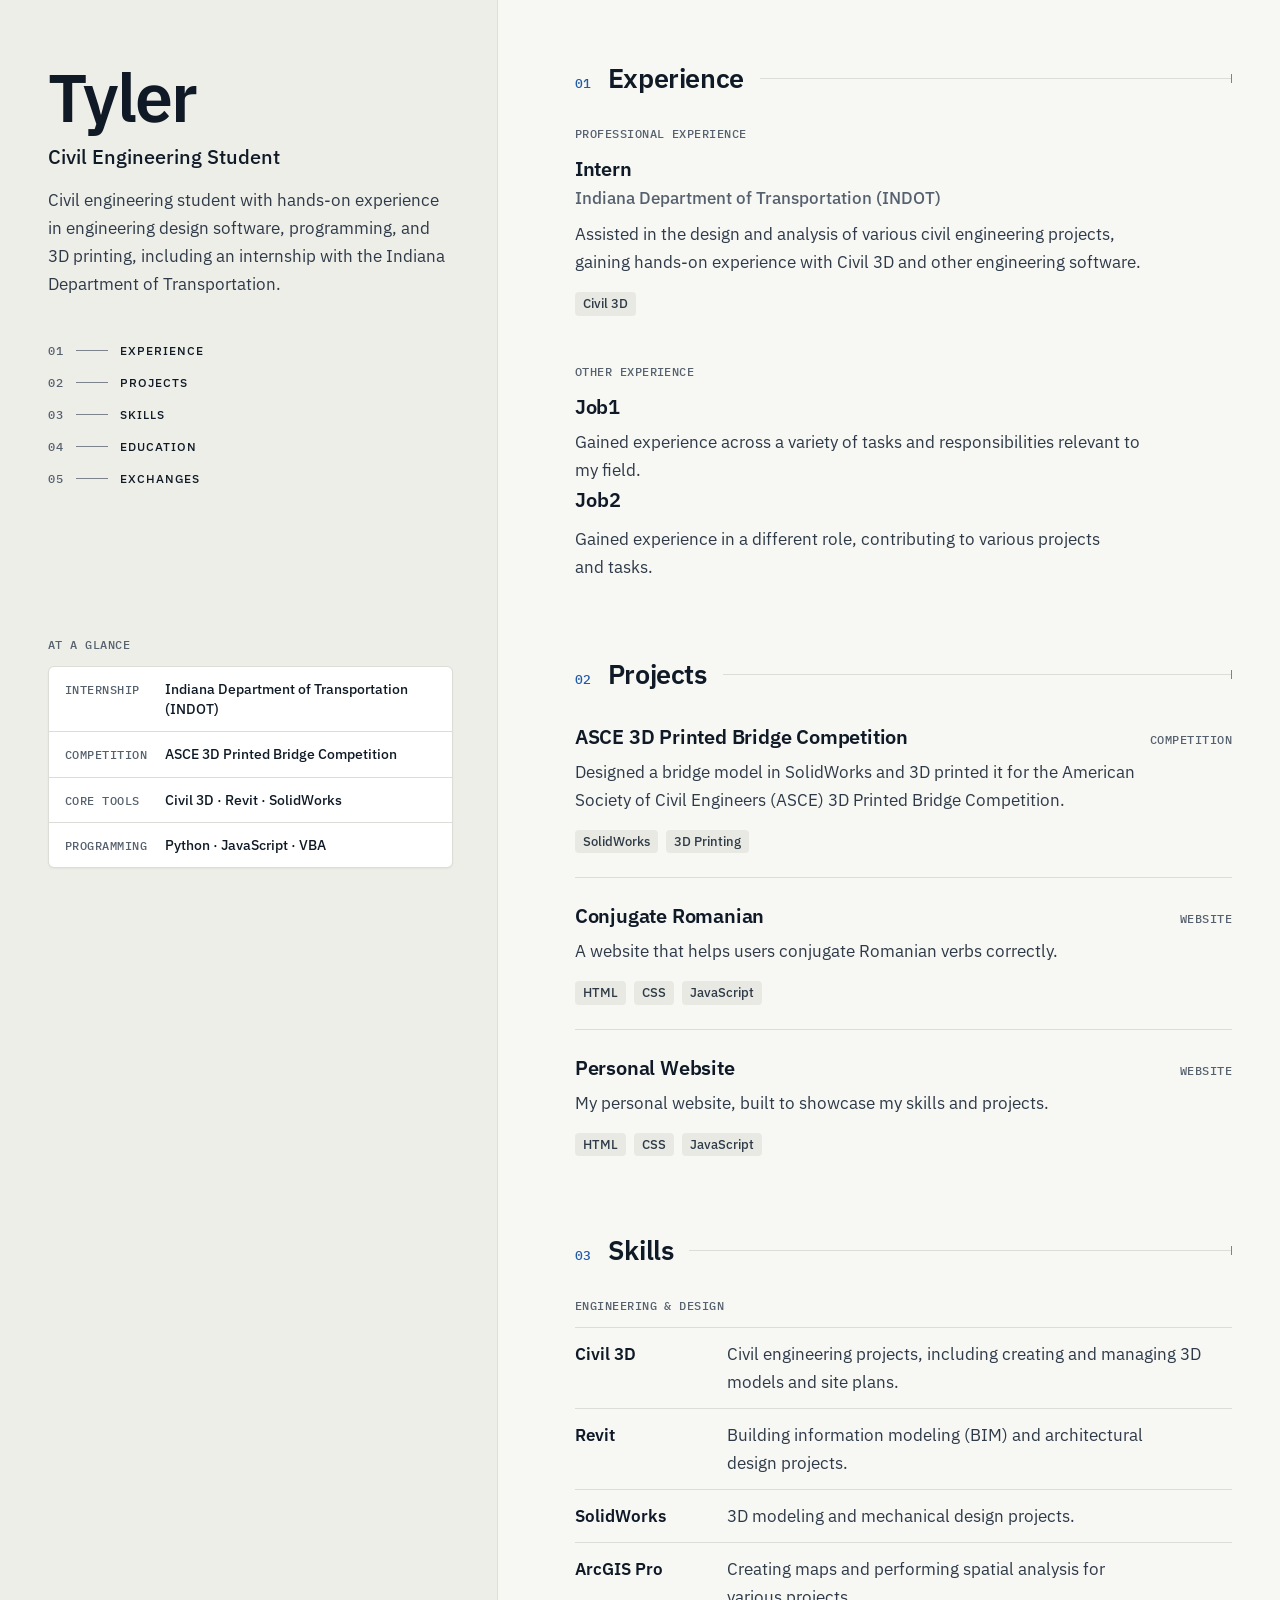
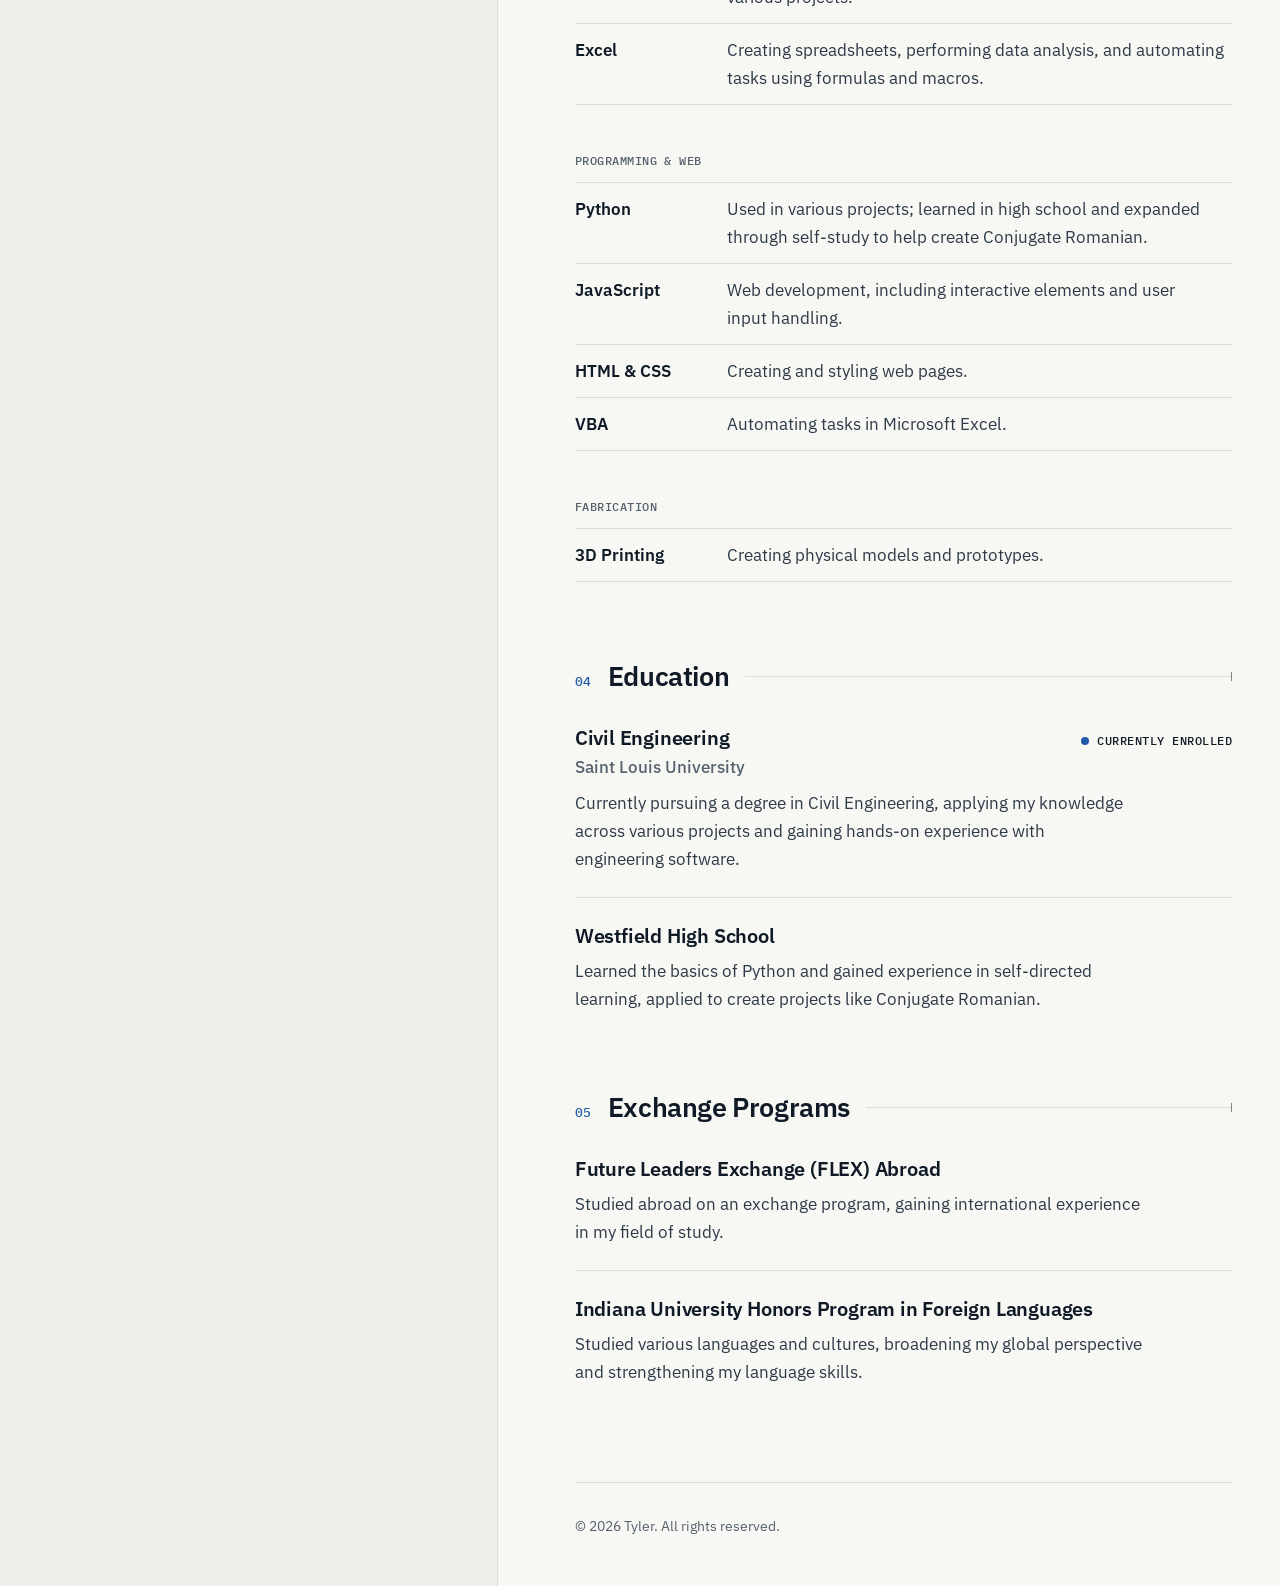
==== index.html @ 040d36dc "Rename TylersHomepage.html to index.html" ====
<!DOCTYPE html>
<html lang="en">
<head>
  <meta charset="utf-8">
  <meta name="viewport" content="width=device-width, initial-scale=1">
  <title>Tyler | Civil Engineering Student</title>
  <meta name="description" content="Tyler is a civil engineering student with hands-on experience in Civil 3D, Revit, SolidWorks, Python, and JavaScript, and an internship with the Indiana Department of Transportation.">
  <meta name="color-scheme" content="light dark">
  <meta name="theme-color" content="#eeeee9" media="(prefers-color-scheme: light)">
  <meta name="theme-color" content="#0b1015" media="(prefers-color-scheme: dark)">
  <link rel="preconnect" href="https://fonts.googleapis.com">
  <link rel="preconnect" href="https://fonts.gstatic.com" crossorigin>
  <link rel="stylesheet" href="https://fonts.googleapis.com/css2?family=IBM+Plex+Mono:wght@500&amp;family=IBM+Plex+Sans:wght@400;500;600&amp;display=swap">
  <link rel="stylesheet" href="CSS_Code/GeneralStyles.css">
</head>
<body>
  <a class="skip-link" href="#main">Skip to main content</a>

  <div class="page">
    <header class="profile">
      <div class="profile__intro">
        <h1 class="profile__name">Tyler</h1>
        <p class="profile__role">Civil Engineering Student</p>
        <p class="profile__summary">Civil engineering student with hands-on experience in engineering design software, programming, and 3D printing, including an internship with the Indiana Department of Transportation.</p>
      </div>

      <nav class="site-nav" aria-label="Sections">
        <ol class="site-nav__list">
          <li><a class="site-nav__link" href="#experience"><span class="site-nav__num" aria-hidden="true">01</span><span class="site-nav__label">Experience</span></a></li>
          <li><a class="site-nav__link" href="#projects"><span class="site-nav__num" aria-hidden="true">02</span><span class="site-nav__label">Projects</span></a></li>
          <li><a class="site-nav__link" href="#skills"><span class="site-nav__num" aria-hidden="true">03</span><span class="site-nav__label">Skills</span></a></li>
          <li><a class="site-nav__link" href="#education"><span class="site-nav__num" aria-hidden="true">04</span><span class="site-nav__label">Education</span></a></li>
          <li><a class="site-nav__link" href="#exchanges"><span class="site-nav__num" aria-hidden="true">05</span><span class="site-nav__label">Exchanges</span></a></li>
        </ol>
      </nav>

      <div class="glance">
        <h2 class="glance__title">At a glance</h2>
        <dl class="glance__list">
          <div class="glance__item">
            <dt class="glance__label">Internship</dt>
            <dd class="glance__value">Indiana Department of Transportation (INDOT)</dd>
          </div>
          <div class="glance__item">
            <dt class="glance__label">Competition</dt>
            <dd class="glance__value">ASCE 3D Printed Bridge Competition</dd>
          </div>
          <div class="glance__item">
            <dt class="glance__label">Core tools</dt>
            <dd class="glance__value">Civil 3D &middot; Revit &middot; SolidWorks</dd>
          </div>
          <div class="glance__item">
            <dt class="glance__label">Programming</dt>
            <dd class="glance__value">Python &middot; JavaScript &middot; VBA</dd>
          </div>
        </dl>
      </div>
    </header>

    <main id="main" class="content">
      <section class="section" id="experience" aria-labelledby="experience-title">
        <div class="section__head">
          <span class="section__num" aria-hidden="true">01</span>
          <h2 class="section__title" id="experience-title">Experience</h2>
        </div>

        <div class="group">
          <p class="group__label" id="experience-professional">Professional Experience</p>
          <ul class="entries" aria-labelledby="experience-professional">
            <li class="entry">
              <h3 class="entry__title">Intern</h3>
              <p class="entry__org">Indiana Department of Transportation (INDOT)</p>
              <p class="entry__desc">Assisted in the design and analysis of various civil engineering projects, gaining hands-on experience with Civil 3D and other engineering software.</p>
              <ul class="tags" aria-label="Tools">
                <li class="tag">Civil 3D</li>
              </ul>
            </li>
          </ul>
        </div>

        <div class="group">
          <p class="group__label" id="experience-other">Other Experience</p>
          <ul class="entries" aria-labelledby="experience-other">
            <!-- TODO: Replace "Job1" with the employer name and your role. -->
            <li class="entry">
              <h3 class="entry__title">Job1</h3>
              <p class="entry__desc">Gained experience across a variety of tasks and responsibilities relevant to my field.</p>
              <h3 class=""entry__title">Job2</h3>
              <p class="entry__desc">Gained experience in a different role, contributing to various projects and tasks.</p>
              
            </li>
          </ul>
        </div>
      </section>

      <section class="section" id="projects" aria-labelledby="projects-title">
        <div class="section__head">
          <span class="section__num" aria-hidden="true">02</span>
          <h2 class="section__title" id="projects-title">Projects</h2>
        </div>

        <ul class="entries">
          <li class="entry">
            <div class="entry__head">
              <h3 class="entry__title">ASCE 3D Printed Bridge Competition</h3>
              <p class="entry__meta">Competition</p>
            </div>
            <p class="entry__desc">Designed a bridge model in SolidWorks and 3D printed it for the American Society of Civil Engineers (ASCE) 3D Printed Bridge Competition.</p>
            <ul class="tags" aria-label="Tools">
              <li class="tag">SolidWorks</li>
              <li class="tag">3D Printing</li>
            </ul>
          </li>
          <li class="entry">
            <div class="entry__head">
              <h3 class="entry__title">Conjugate Romanian</h3>
              <p class="entry__meta">Website</p>
            </div>
            <p class="entry__desc">A website that helps users conjugate Romanian verbs correctly.</p>
            <ul class="tags" aria-label="Tools">
              <li class="tag">HTML</li>
              <li class="tag">CSS</li>
              <li class="tag">JavaScript</li>
            </ul>
          </li>
          <li class="entry">
            <div class="entry__head">
              <h3 class="entry__title">Personal Website</h3>
              <p class="entry__meta">Website</p>
            </div>
            <p class="entry__desc">My personal website, built to showcase my skills and projects.</p>
            <ul class="tags" aria-label="Tools">
              <li class="tag">HTML</li>
              <li class="tag">CSS</li>
              <li class="tag">JavaScript</li>
            </ul>
          </li>
        </ul>
      </section>

      <section class="section" id="skills" aria-labelledby="skills-title">
        <div class="section__head">
          <span class="section__num" aria-hidden="true">03</span>
          <h2 class="section__title" id="skills-title">Skills</h2>
        </div>

        <div class="group">
          <p class="group__label" id="skills-engineering">Engineering &amp; Design</p>
          <ul class="skills" aria-labelledby="skills-engineering">
            <li class="skill">
              <h3 class="skill__name">Civil 3D</h3>
              <p class="skill__desc">Civil engineering projects, including creating and managing 3D models and site plans.</p>
            </li>
            <li class="skill">
              <h3 class="skill__name">Revit</h3>
              <p class="skill__desc">Building information modeling (BIM) and architectural design projects.</p>
            </li>
            <li class="skill">
              <h3 class="skill__name">SolidWorks</h3>
              <p class="skill__desc">3D modeling and mechanical design projects.</p>
            </li>
            <li class="skill">
              <h3 class="skill__name">ArcGIS Pro</h3>
              <p class="skill__desc">Creating maps and performing spatial analysis for various projects.</p>
            </li>
            <li class="skill">
              <h3 class="skill__name">Excel</h3>
              <p class="skill__desc">Creating spreadsheets, performing data analysis, and automating tasks using formulas and macros.</p>
            </li>
          </ul>
        </div>

        <div class="group">
          <p class="group__label" id="skills-programming">Programming &amp; Web</p>
          <ul class="skills" aria-labelledby="skills-programming">
            <li class="skill">
              <h3 class="skill__name">Python</h3>
              <p class="skill__desc">Used in various projects; learned in high school and expanded through self-study to help create Conjugate Romanian.</p>
            </li>
            <li class="skill">
              <h3 class="skill__name">JavaScript</h3>
              <p class="skill__desc">Web development, including interactive elements and user input handling.</p>
            </li>
            <li class="skill">
              <h3 class="skill__name">HTML &amp; CSS</h3>
              <p class="skill__desc">Creating and styling web pages.</p>
            </li>
            <li class="skill">
              <h3 class="skill__name">VBA</h3>
              <p class="skill__desc">Automating tasks in Microsoft Excel.</p>
            </li>
          </ul>
        </div>

        <div class="group">
          <p class="group__label" id="skills-fabrication">Fabrication</p>
          <ul class="skills" aria-labelledby="skills-fabrication">
            <li class="skill">
              <h3 class="skill__name">3D Printing</h3>
              <p class="skill__desc">Creating physical models and prototypes.</p>
            </li>
          </ul>
        </div>
      </section>

      <section class="section" id="education" aria-labelledby="education-title">
        <div class="section__head">
          <span class="section__num" aria-hidden="true">04</span>
          <h2 class="section__title" id="education-title">Education</h2>
        </div>

        <ul class="entries">
          <!-- TODO: Replace "College" with the name of your college. -->
          <li class="entry">
            <div class="entry__head">
              <h3 class="entry__title">Civil Engineering</h3>
              <p class="entry__meta entry__meta--status">Currently enrolled</p>
            </div>
            <p class="entry__org">Saint Louis University</p>
            <p class="entry__desc">Currently pursuing a degree in Civil Engineering, applying my knowledge across various projects and gaining hands-on experience with engineering software.</p>
          </li>
          <li class="entry">
            <h3 class="entry__title">Westfield High School</h3>
            <p class="entry__desc">Learned the basics of Python and gained experience in self-directed learning, applied to create projects like Conjugate Romanian.</p>
          </li>
        </ul>
      </section>

      <section class="section" id="exchanges" aria-labelledby="exchanges-title">
        <div class="section__head">
          <span class="section__num" aria-hidden="true">05</span>
          <h2 class="section__title" id="exchanges-title">Exchange Programs</h2>
        </div>

        <ul class="entries">
          <li class="entry">
            <h3 class="entry__title">Future Leaders Exchange (FLEX) Abroad</h3>
            <p class="entry__desc">Studied abroad on an exchange program, gaining international experience in my field of study.</p>
          </li>
          <li class="entry">
            <h3 class="entry__title">Indiana University Honors Program in Foreign Languages</h3>
            <p class="entry__desc">Studied various languages and cultures, broadening my global perspective and strengthening my language skills.</p>
          </li>
        </ul>
      </section>
    </main>

    <footer class="site-footer">
      <p>&copy; 2026 Tyler. All rights reserved.</p>
    </footer>
  </div>
</body>
</html>
---- CSS_Code/GeneralStyles.css ----
/* ==========================================================================
   GeneralStyles.css
   Shared stylesheet for Tyler's site.

   1. Design tokens   custom properties for color, type, space, radius, shadow
   2. Base / reset    element defaults, focus, motion preference
   3. Layout          page container, profile panel, content column
   4. Components      skip link, buttons, nav, glance card, entries, tags
   5. Sections        section headings, groups, skills table, footer
   6. Dark mode       token swap for prefers-color-scheme: dark
   7. Print           clean, résumé-style printout
   ========================================================================== */


/* 1. Design tokens
   -------------------------------------------------------------------------- */
:root {
  color-scheme: light dark;

  /* Color (light). Text pairs meet WCAG AA 4.5:1; control borders meet 3:1. */
  --color-bg: #f7f7f4;            /* page and content column */
  --color-panel: #eeeee9;         /* profile panel */
  --color-surface: #ffffff;       /* raised card */
  --color-ink: #0f1a26;           /* headings, strong text */
  --color-text: #2e3a48;          /* body copy */
  --color-muted: #56616e;         /* labels, secondary copy */
  --color-rule: #dcddd6;          /* decorative hairlines */
  --color-border: #7d838b;        /* control boundaries */
  --color-accent: #1f5aa6;
  --color-accent-strong: #184a8a; /* accent hover */
  --color-on-accent: #ffffff;
  --color-tag: #e8e9e3;
  --color-focus: #1f5aa6;

  /* Typography */
  --font-sans: "IBM Plex Sans", -apple-system, BlinkMacSystemFont, "Segoe UI", Roboto, "Helvetica Neue", Arial, sans-serif;
  --font-mono: "IBM Plex Mono", ui-monospace, SFMono-Regular, Menlo, Consolas, "Liberation Mono", monospace;

  --text-label: 0.75rem;                                      /* 12px mono labels */
  --text-xs: 0.8125rem;                                       /* 13px tags, index numbers */
  --text-sm: 0.875rem;                                        /* 14px */
  --text-ui: 0.9375rem;                                       /* 15px buttons */
  --text-base: clamp(1rem, 0.95rem + 0.2vw, 1.0625rem);       /* 16-17px body */
  --text-h3: clamp(1.125rem, 1.05rem + 0.25vw, 1.25rem);      /* 18-20px */
  --text-lead: clamp(1.125rem, 1.05rem + 0.3vw, 1.25rem);     /* 18-20px role */
  --text-h2: clamp(1.375rem, 1.2rem + 0.6vw, 1.75rem);        /* 22-28px */
  --text-display: clamp(2.75rem, 2rem + 2.8vw, 4.25rem);      /* 44-68px name */

  --leading-tight: 1.1;
  --leading-snug: 1.35;
  --leading-body: 1.65;
  --tracking-caps: 0.08em;   /* uppercase sans */
  --tracking-mono: 0.04em;   /* uppercase mono, already wide-set */

  /* Spacing (4px base; space-0 is a 2px optical nudge) */
  --space-0: 0.125rem;
  --space-1: 0.25rem;
  --space-2: 0.5rem;
  --space-3: 0.75rem;
  --space-4: 1rem;
  --space-5: 1.5rem;
  --space-6: 2rem;
  --space-7: 3rem;
  --space-8: 4rem;
  --space-9: 6rem;

  /* Radius and shadow */
  --radius-sm: 4px;
  --radius-md: 6px;
  --shadow-card: 0 1px 2px rgb(15 26 38 / 0.05);

  /* Layout */
  --container: 76rem;                                  /* 1216px content width */
  --gutter: clamp(1.25rem, 4vw, 3rem);                 /* side padding */
  --measure: 36rem;                                    /* about 70-75 characters */
  --profile-share: 38fr;                               /* split ratio, wide screens */
  --content-share: 62fr;
  --content-inset: clamp(3rem, 6vw, 6rem);             /* space right of the panel */
  --pad-top: clamp(2.5rem, 7vh, 5rem);                 /* shared top line of both columns */
  --profile-gap: clamp(1.5rem, 4vh, 3rem);             /* rhythm inside the panel */
  --section-gap: clamp(3.5rem, 2.5rem + 3vw, 5rem);
  --skill-col: 8rem;                                   /* fits the longest skill name */
  --glance-label: 5.5rem;                              /* fits the longest glance label */
}


/* 2. Base / reset
   -------------------------------------------------------------------------- */
*,
*::before,
*::after {
  box-sizing: border-box;
}

html {
  -webkit-text-size-adjust: 100%;
  text-size-adjust: 100%;
  background-color: var(--color-bg);
}

/* Smooth in-page scrolling only for people who have not asked for less motion. */
@media (prefers-reduced-motion: no-preference) {
  html {
    scroll-behavior: smooth;
  }
}

body {
  margin: 0;
  font-family: var(--font-sans);
  font-size: var(--text-base);
  line-height: var(--leading-body);
  color: var(--color-text);
  background-color: var(--color-bg);
  -webkit-font-smoothing: antialiased;
  -moz-osx-font-smoothing: grayscale;
}

h1,
h2,
h3,
p,
ul,
ol,
dl,
dd {
  margin: 0;
}

ul,
ol {
  padding: 0;
  list-style: none;
}

h1,
h2,
h3 {
  color: var(--color-ink);
  font-weight: 600;
  text-wrap: balance;
}

p {
  text-wrap: pretty;
}

a {
  color: var(--color-accent);
  text-underline-offset: 0.2em;
}

a:hover {
  color: var(--color-accent-strong);
}

/* One clear keyboard indicator everywhere: 2px accent ring, 3:1 or better on every surface. */
:focus-visible {
  outline: 2px solid var(--color-focus);
  outline-offset: 3px;
}

::selection {
  background-color: color-mix(in srgb, var(--color-accent) 22%, transparent);
  color: var(--color-ink);
}


/* 3. Layout
   Small screens: the profile is a full-width top band, content follows.
   64rem and up: a two-column split. The profile panel holds still on the
   left while the content column scrolls on the right.
   -------------------------------------------------------------------------- */
.page {
  max-width: calc(var(--container) + 2 * var(--gutter));
  margin-inline: auto;
  padding-inline: var(--gutter);
}

.profile {
  display: flex;
  flex-direction: column;
  gap: var(--space-6);
  padding-block: var(--space-7) var(--space-6);
  background-color: var(--color-panel);
  /* Extend the panel color to the viewport edges while text stays in the container. */
  box-shadow: 0 0 0 100vmax var(--color-panel);
  clip-path: inset(0 -100vmax);
}

.content {
  padding-block: var(--space-8);
}

.section {
  scroll-margin-top: var(--space-6);
}

.section + .section {
  margin-top: var(--section-gap);
}

@media (min-width: 64rem) {
  .page {
    display: grid;
    grid-template-columns: minmax(0, var(--profile-share)) minmax(0, var(--content-share));
    grid-template-rows: 1fr auto;
    grid-template-areas:
      "profile content"
      "profile footer";
  }

  /* The panel color is painted by a decorative grid item that spans every row,
     so the left column stays tinted for the full length of the page. */
  .page::before {
    content: "";
    grid-area: profile;
    border-inline-end: 1px solid var(--color-rule);
    background-color: var(--color-panel);
    box-shadow: 0 0 0 100vmax var(--color-panel);
    clip-path: inset(0 0 0 -100vmax);
  }

  /* Sticky to the bottom edge, at least one viewport tall. On a tall screen it
     simply holds still. On a short screen it scrolls with the page until its
     last line is in view and only then holds, so nothing is ever out of reach. */
  .profile {
    grid-area: profile;
    position: sticky;
    bottom: 0;
    align-self: end;
    min-height: 100vh;
    min-height: 100dvh;
    gap: var(--profile-gap);
    padding-block: var(--pad-top) var(--space-6);
    padding-inline-end: clamp(2rem, 3.5vw, 3.5rem);
    background-color: transparent;
    box-shadow: none;
    clip-path: none;
  }

  .content {
    grid-area: content;
    padding-block: var(--pad-top) var(--space-9);
    padding-inline-start: var(--content-inset);
  }

  /* Anchored sections land on the same top line as the profile. */
  .section {
    scroll-margin-top: var(--pad-top);
  }
}


/* 4. Components
   -------------------------------------------------------------------------- */

/* Skip link: first focusable element, revealed on focus. */
.skip-link {
  position: absolute;
  top: var(--space-3);
  left: var(--space-3);
  z-index: 10;
  padding: var(--space-3) var(--space-4);
  border-radius: var(--radius-md);
  background-color: var(--color-ink);
  color: var(--color-bg);
  font-weight: 500;
  line-height: 1.25;
  text-decoration: none;
  transform: translateY(calc(-100% - var(--space-6)));
}

.skip-link:focus {
  transform: none;
}

.skip-link:hover {
  color: var(--color-bg);
}

/* Profile intro: name, role, summary, actions. */
.profile__name {
  font-size: var(--text-display);
  line-height: 1;
  letter-spacing: -0.03em;
}

.profile__role {
  margin-top: var(--space-3);
  font-size: var(--text-lead);
  font-weight: 500;
  line-height: var(--leading-snug);
  color: var(--color-ink);
}

.profile__summary {
  max-width: 34em;
  margin-top: var(--space-4);
}

.profile__actions {
  display: flex;
  flex-wrap: wrap;
  gap: var(--space-3);
  margin-top: var(--space-5);
}

/* Phones: the two actions share the row in equal widths. */
.profile__actions .button {
  flex: 1 1 8rem;
}

@media (min-width: 40rem) {
  .profile__actions .button {
    flex: none;
  }
}

/* Buttons */
.button {
  display: inline-flex;
  align-items: center;
  justify-content: center;
  min-height: 2.75rem;
  padding: var(--space-2) var(--space-4);
  border: 1px solid transparent;
  border-radius: var(--radius-md);
  font-size: var(--text-ui);
  font-weight: 500;
  line-height: 1.2;
  text-decoration: none;
  white-space: nowrap;
}

@media (min-width: 40rem) {
  .button {
    padding-inline: var(--space-5);
  }
}

.button--primary {
  background-color: var(--color-accent);
  color: var(--color-on-accent);
}

.button--primary:hover {
  background-color: var(--color-accent-strong);
  color: var(--color-on-accent);
}

.button--secondary {
  border-color: var(--color-border);
  color: var(--color-ink);
}

.button--secondary:hover {
  border-color: var(--color-ink);
  background-color: var(--color-surface);
  color: var(--color-ink);
}

/* Section navigation: a wrapping row on small screens, a vertical index in the panel. */
.site-nav {
  border-block: 1px solid var(--color-rule);
}

.site-nav__list {
  display: flex;
  flex-wrap: wrap;
  column-gap: var(--space-5);
}

.site-nav__link {
  display: inline-flex;
  align-items: center;
  gap: var(--space-2);
  min-height: 2.75rem;
  border-radius: var(--radius-sm);
  color: var(--color-ink);
  font-size: var(--text-sm);
  font-weight: 500;
  text-decoration: none;
}

.site-nav__num {
  font-family: var(--font-mono);
  font-size: var(--text-label);
  color: var(--color-muted);
}

.site-nav__link:hover {
  color: var(--color-accent);
}

.site-nav__link:hover .site-nav__num {
  color: var(--color-accent);
}

@media (min-width: 64rem) {
  .site-nav {
    border-block: 0;
  }

  .site-nav__list {
    flex-direction: column;
    align-items: flex-start;
  }

  .site-nav__link {
    gap: var(--space-3);
    min-height: var(--space-6);
    padding-inline-end: var(--space-2);
    font-size: var(--text-label);
    letter-spacing: var(--tracking-caps);
    text-transform: uppercase;
  }

  /* The index line grows toward the label on hover and focus. */
  .site-nav__label {
    display: inline-flex;
    align-items: center;
    gap: var(--space-3);
  }

  .site-nav__label::before {
    content: "";
    width: var(--space-6);
    height: 1px;
    background-color: var(--color-border);
  }

  .site-nav__link:hover .site-nav__label::before,
  .site-nav__link:focus-visible .site-nav__label::before {
    width: var(--space-8);
    background-color: var(--color-accent);
  }
}

/* At a glance: a compact title-block card of key facts.
   Phones: label above value. Tablets: a 2 x 2 block. Panel: label beside value. */
.glance__title {
  margin-bottom: var(--space-3);
  font-family: var(--font-mono);
  font-size: var(--text-label);
  font-weight: 500;
  line-height: 1.4;
  letter-spacing: var(--tracking-mono);
  text-transform: uppercase;
  color: var(--color-muted);
}

.glance__list {
  display: grid;
  gap: 1px;
  overflow: hidden;
  border: 1px solid var(--color-rule);
  border-radius: var(--radius-md);
  background-color: var(--color-rule);
  box-shadow: var(--shadow-card);
}

.glance__item {
  padding: var(--space-3) var(--space-4);
  background-color: var(--color-surface);
}

.glance__label {
  font-family: var(--font-mono);
  font-size: var(--text-label);
  font-weight: 500;
  line-height: 1.4;
  letter-spacing: var(--tracking-mono);
  text-transform: uppercase;
  color: var(--color-muted);
}

.glance__value {
  margin-top: var(--space-1);
  font-size: var(--text-sm);
  font-weight: 500;
  line-height: 1.45;
  color: var(--color-ink);
}

@media (min-width: 40rem) {
  .glance__list {
    grid-template-columns: repeat(2, minmax(0, 1fr));
  }
}

@media (min-width: 64rem) {
  .glance {
    margin-top: auto;
  }

  .glance__list {
    grid-template-columns: minmax(0, 1fr);
  }

  .glance__item {
    display: grid;
    grid-template-columns: var(--glance-label) minmax(0, 1fr);
    align-items: baseline;
    column-gap: var(--space-3);
  }

  .glance__value {
    margin-top: 0;
  }
}

/* Entries: one experience, project, degree or program. */
.entry {
  --entry-pad-top: var(--space-5);
  --entry-pad-bottom: var(--space-5);
  position: relative;
  padding-block: var(--entry-pad-top) var(--entry-pad-bottom);
}

.entry:first-child {
  --entry-pad-top: 0px;
}

.entry:last-child {
  --entry-pad-bottom: 0px;
}

.entry + .entry {
  border-top: 1px solid var(--color-rule);
}

/* Narrow screens: the label sits above the title as a kicker (visual order only;
   the heading stays first for assistive tech). Wider: title left, label right. */
.entry__head {
  display: flex;
  flex-direction: column-reverse;
  align-items: flex-start;
  gap: var(--space-1);
}

@media (min-width: 40rem) {
  .entry__head {
    flex-direction: row;
    flex-wrap: wrap;
    align-items: baseline;
    justify-content: space-between;
    column-gap: var(--space-4);
  }
}

.entry__title {
  font-size: var(--text-h3);
  line-height: var(--leading-snug);
  letter-spacing: -0.01em;
}

.entry__meta {
  font-family: var(--font-mono);
  font-size: var(--text-label);
  font-weight: 500;
  line-height: 1.4;
  letter-spacing: var(--tracking-mono);
  text-transform: uppercase;
  color: var(--color-muted);
}

/* Status marker, e.g. "Currently enrolled". */
.entry__meta--status {
  display: inline-flex;
  align-items: center;
  gap: var(--space-2);
  color: var(--color-ink);
}

.entry__meta--status::before {
  content: "";
  width: 0.5rem;
  height: 0.5rem;
  border-radius: 50%;
  background-color: var(--color-accent);
}

/* Organization line: lighter than the title, firmer than the description. */
.entry__org {
  margin-top: var(--space-0);
  font-weight: 500;
  color: var(--color-muted);
}

.entry__desc {
  max-width: var(--measure);
  margin-top: var(--space-2);
}

/* Subtle reading marker on hover, wide screens with a pointer only. */
@media (hover: hover) and (min-width: 64rem) {
  .entry::before {
    content: "";
    position: absolute;
    top: var(--entry-pad-top);
    bottom: var(--entry-pad-bottom);
    left: calc(-1 * var(--space-5));
    width: 2px;
    border-radius: 2px;
    background-color: var(--color-accent);
    opacity: 0;
  }

  .entry:hover::before {
    opacity: 1;
  }
}

/* Tags */
.tags {
  display: flex;
  flex-wrap: wrap;
  gap: var(--space-2);
  margin-top: var(--space-4);
}

.tag {
  padding: var(--space-0) var(--space-2);
  border-radius: var(--radius-sm);
  background-color: var(--color-tag);
  color: var(--color-text);
  font-size: var(--text-xs);
  font-weight: 500;
  line-height: 1.5;
}

/* Transitions only when motion is welcome. */
@media (prefers-reduced-motion: no-preference) {
  .button,
  .site-nav__link,
  .site-nav__num {
    transition: color 150ms ease, background-color 150ms ease, border-color 150ms ease;
  }

  .site-nav__label::before {
    transition: width 200ms ease, background-color 200ms ease;
  }

  .entry::before {
    transition: opacity 200ms ease;
  }
}


/* 5. Sections
   -------------------------------------------------------------------------- */

/* Section heading: index number, title, and a dimension-line rule. */
.section__head {
  display: flex;
  align-items: baseline;
  gap: var(--space-4);
  margin-bottom: var(--space-6);
}

.section__num {
  font-family: var(--font-mono);
  font-size: var(--text-xs);
  font-weight: 500;
  letter-spacing: var(--tracking-mono);
  color: var(--color-accent);
}

.section__title {
  font-size: var(--text-h2);
  line-height: var(--leading-tight);
  letter-spacing: -0.015em;
}

/* Odd height keeps the centred 1px rule on a whole pixel; the end border is the tick. */
.section__head::after {
  content: "";
  flex: 1;
  align-self: center;
  height: calc(var(--space-2) + 1px);
  border-inline-end: 1px solid var(--color-border);
  background: linear-gradient(var(--color-rule), var(--color-rule)) center / 100% 1px no-repeat;
}

/* Groups inside a section (Professional / Other, skill families). */
.group + .group {
  margin-top: var(--space-7);
}

.group__label {
  margin-bottom: var(--space-3);
  font-family: var(--font-mono);
  font-size: var(--text-label);
  font-weight: 500;
  line-height: 1.4;
  letter-spacing: var(--tracking-mono);
  text-transform: uppercase;
  color: var(--color-muted);
}

/* Skills: a two-column specification table on wider screens. */
.skills {
  border-bottom: 1px solid var(--color-rule);
}

.skill {
  display: grid;
  gap: var(--space-1) var(--space-5);
  padding-block: var(--space-3);
  border-top: 1px solid var(--color-rule);
}

.skill__name {
  font-size: var(--text-base);
  line-height: var(--leading-body);
}

@media (min-width: 40rem) {
  .skill {
    grid-template-columns: var(--skill-col) minmax(0, 1fr);
  }
}

/* Footer */
.site-footer {
  padding-block: var(--space-6) var(--space-7);
  border-top: 1px solid var(--color-rule);
  font-size: var(--text-sm);
  color: var(--color-muted);
}

@media (min-width: 64rem) {
  .site-footer {
    grid-area: footer;
    margin-inline-start: var(--content-inset);
  }
}


/* 6. Dark mode: deep slate and ink, same roles, every pair re-checked for contrast.
   -------------------------------------------------------------------------- */
@media (prefers-color-scheme: dark) {
  :root {
    --color-bg: #0f151c;
    --color-panel: #0b1015;
    --color-surface: #141c25;
    --color-ink: #e9eef3;
    --color-text: #c3cdd7;
    --color-muted: #93a0ae;
    --color-rule: #222c37;
    --color-border: #66768a;
    --color-accent: #8ab8f0;
    --color-accent-strong: #a9cbf5;
    --color-on-accent: #0b1015;
    --color-tag: #1a2430;
    --color-focus: #8ab8f0;
    --shadow-card: none;
  }
}


/* 7. Print: white page, dark text, no navigation or buttons, items kept whole.
   -------------------------------------------------------------------------- */
@media print {
  @page {
    size: letter;
    margin: 0.6in 0.65in;
  }

  :root {
    color-scheme: light;
    --color-bg: #ffffff;
    --color-panel: #ffffff;
    --color-surface: #ffffff;
    --color-ink: #000000;
    --color-text: #1f2328;
    --color-muted: #4a5058;
    --color-rule: #c9cbcf;
    --color-border: #8a8f96;
    --color-accent: #1f4f8f;
    --color-tag: #ffffff;
    --shadow-card: none;
    --text-label: 7.5pt;
    --text-xs: 8pt;
    --text-sm: 9pt;
    --text-base: 10pt;
    --text-h3: 11pt;
    --text-lead: 12pt;
    --text-h2: 14pt;
    --text-display: 28pt;
  }

  html,
  body {
    background: #ffffff;
    color: var(--color-text);
  }

  .skip-link,
  .site-nav,
  .profile__actions,
  .page::before {
    display: none;
  }

  .page {
    display: block;
    max-width: none;
    padding: 0;
  }

  .profile {
    display: grid;
    grid-template-columns: minmax(0, 1.2fr) minmax(0, 1fr);
    gap: 0 24pt;
    align-items: start;
    min-height: 0;
    padding: 0 0 14pt;
    border: 0;
    border-bottom: 1.5pt solid var(--color-ink);
    background: none;
    box-shadow: none;
    clip-path: none;
  }

  .profile__role {
    margin-top: 4pt;
  }

  .profile__summary {
    margin-top: 8pt;
  }

  .glance {
    margin: 0;
    break-inside: avoid;
  }

  .glance__title {
    margin-bottom: 4pt;
  }

  .glance__list {
    grid-template-columns: minmax(0, 1fr);
  }

  .glance__item {
    display: grid;
    grid-template-columns: 6em minmax(0, 1fr);
    align-items: baseline;
    column-gap: 8pt;
    padding: 4pt 8pt;
  }

  .glance__value {
    margin-top: 0;
  }

  .content {
    padding: 16pt 0 0;
  }

  .section + .section {
    margin-top: 16pt;
  }

  .section__head {
    margin-bottom: 8pt;
    break-after: avoid;
  }

  .group + .group {
    margin-top: 10pt;
  }

  .group__label {
    margin-bottom: 4pt;
    break-after: avoid;
  }

  .entry {
    --entry-pad-top: 8pt;
    --entry-pad-bottom: 8pt;
    break-inside: avoid;
  }

  .entry:first-child {
    --entry-pad-top: 0pt;
  }

  .entry:last-child {
    --entry-pad-bottom: 0pt;
  }

  .entry::before {
    display: none;
  }

  .tags {
    margin-top: 5pt;
  }

  .tag {
    padding: 0 4pt;
    border: 0.75pt solid var(--color-border);
  }

  .skill {
    grid-template-columns: 8.5em minmax(0, 1fr);
    padding-block: 4pt;
    break-inside: avoid;
  }

  .site-footer {
    margin: 18pt 0 0;
    padding: 8pt 0 0;
    font-size: var(--text-xs);
  }

  h2,
  h3 {
    break-after: avoid;
  }

  p {
    orphans: 3;
    widows: 3;
  }
}
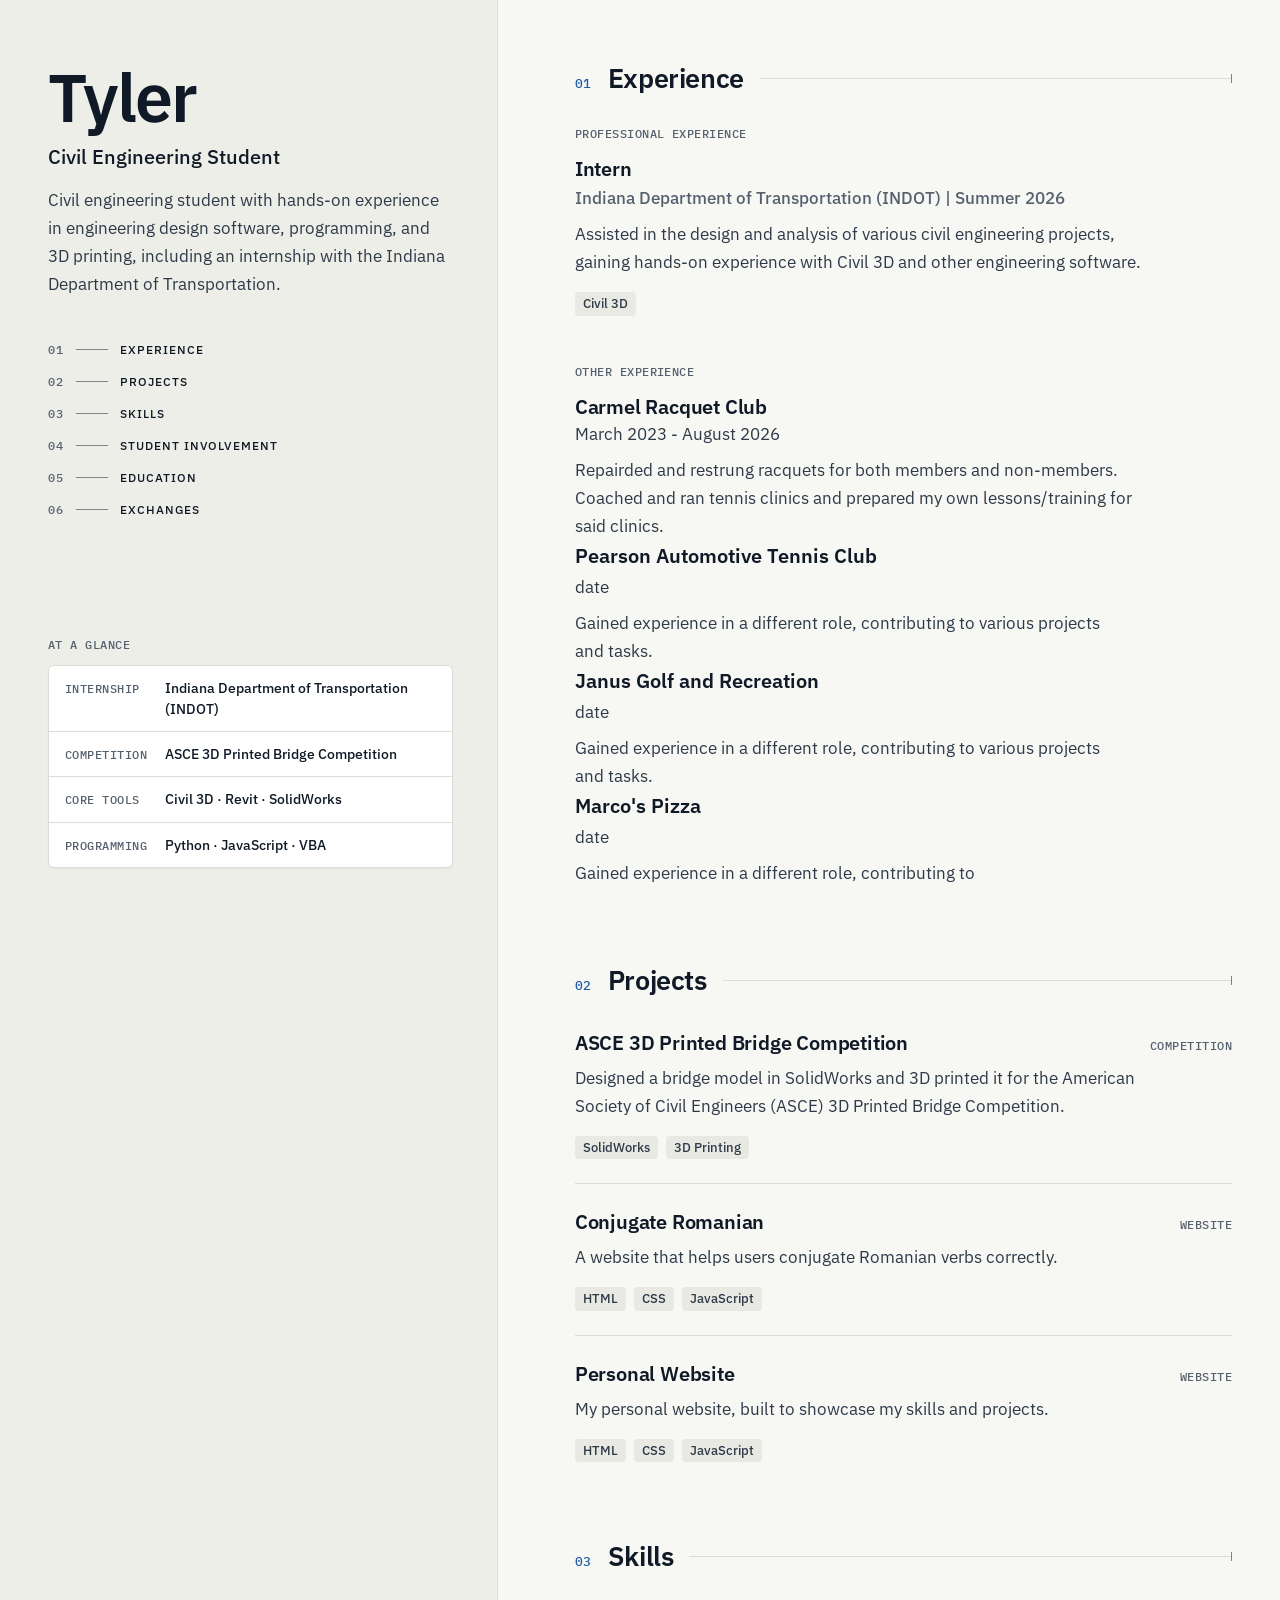
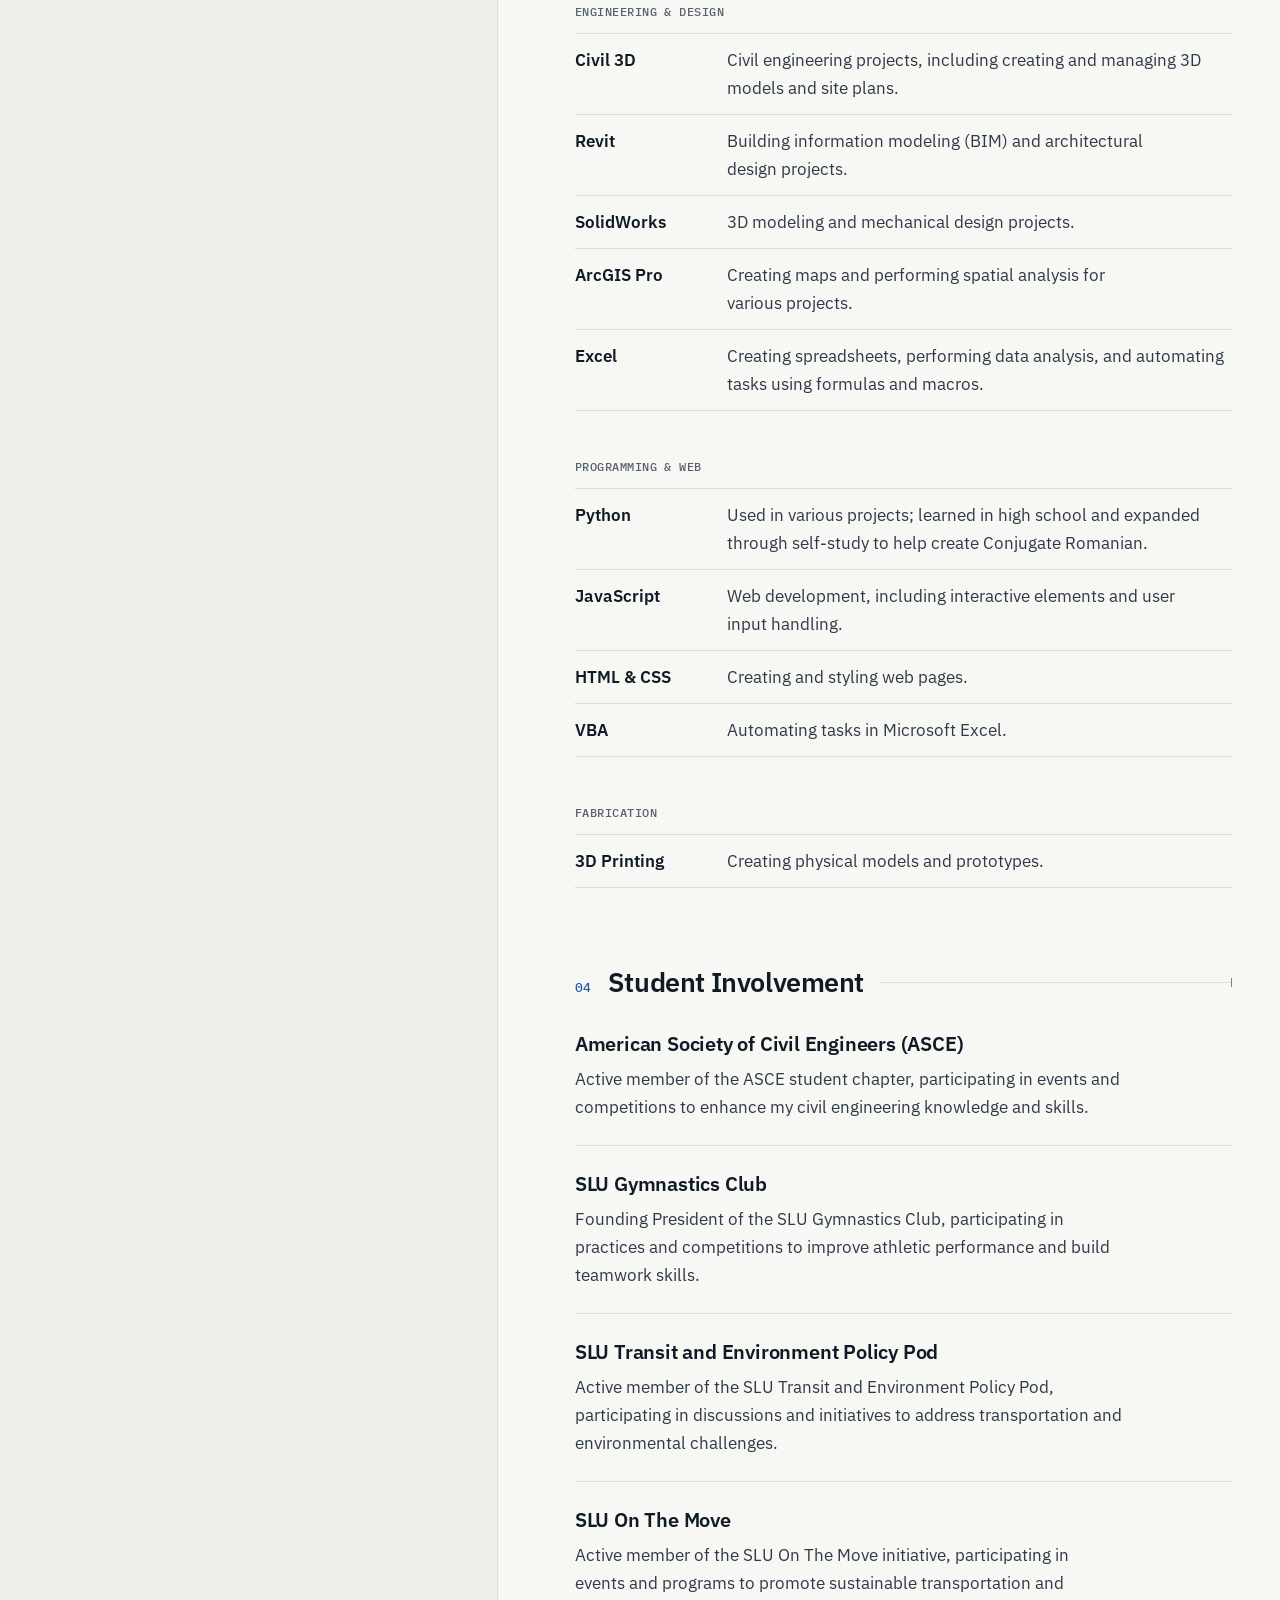
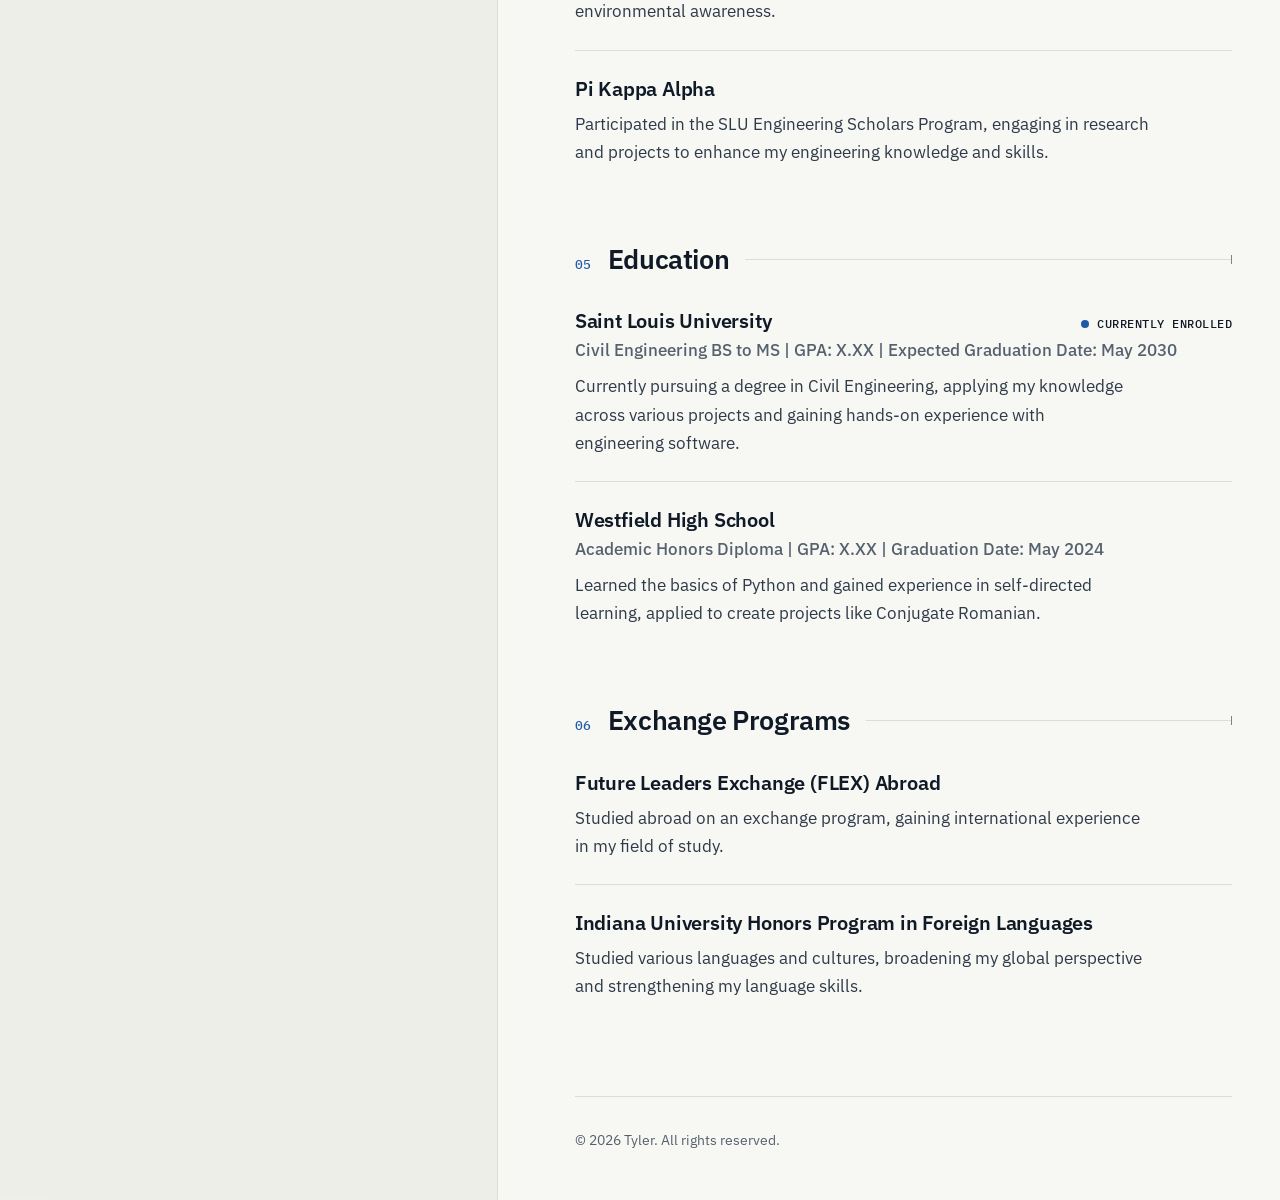
==== commit 3f905de1: "update homepage content to better match my resume and to show off more experiences with student orgs" ====
--- a/index.html
+++ b/index.html
@@ -29,8 +29,9 @@
           <li><a class="site-nav__link" href="#experience"><span class="site-nav__num" aria-hidden="true">01</span><span class="site-nav__label">Experience</span></a></li>
           <li><a class="site-nav__link" href="#projects"><span class="site-nav__num" aria-hidden="true">02</span><span class="site-nav__label">Projects</span></a></li>
           <li><a class="site-nav__link" href="#skills"><span class="site-nav__num" aria-hidden="true">03</span><span class="site-nav__label">Skills</span></a></li>
-          <li><a class="site-nav__link" href="#education"><span class="site-nav__num" aria-hidden="true">04</span><span class="site-nav__label">Education</span></a></li>
-          <li><a class="site-nav__link" href="#exchanges"><span class="site-nav__num" aria-hidden="true">05</span><span class="site-nav__label">Exchanges</span></a></li>
+          <li><a class="site-nav__link" href="#student-involvement"><span class="site-nav__num" aria-hidden="true">04</span><span class="site-nav__label">Student Involvement</span></a></li>
+          <li><a class="site-nav__link" href="#education"><span class="site-nav__num" aria-hidden="true">05</span><span class="site-nav__label">Education</span></a></li>
+          <li><a class="site-nav__link" href="#exchanges"><span class="site-nav__num" aria-hidden="true">06</span><span class="site-nav__label">Exchanges</span></a></li>
         </ol>
       </nav>
 
@@ -69,7 +70,7 @@
           <ul class="entries" aria-labelledby="experience-professional">
             <li class="entry">
               <h3 class="entry__title">Intern</h3>
-              <p class="entry__org">Indiana Department of Transportation (INDOT)</p>
+              <p class="entry__org">Indiana Department of Transportation (INDOT) | Summer 2026</p>
               <p class="entry__desc">Assisted in the design and analysis of various civil engineering projects, gaining hands-on experience with Civil 3D and other engineering software.</p>
               <ul class="tags" aria-label="Tools">
                 <li class="tag">Civil 3D</li>
@@ -81,13 +82,21 @@
         <div class="group">
           <p class="group__label" id="experience-other">Other Experience</p>
           <ul class="entries" aria-labelledby="experience-other">
-            <!-- TODO: Replace "Job1" with the employer name and your role. -->
-            <li class="entry">
-              <h3 class="entry__title">Job1</h3>
-              <p class="entry__desc">Gained experience across a variety of tasks and responsibilities relevant to my field.</p>
-              <h3 class=""entry__title">Job2</h3>
+            <!-- TODO: Replace the job descriptions to accurate descritptions of the jobs. -->
+            <li class="entry">
+              <h3 class="entry__title">Carmel Racquet Club</h3>
+              <p class=""entry__desc">March 2023 - August 2026</p>
+              <p class="entry__desc">Repairded and restrung racquets for both members and non-members. Coached and ran tennis clinics and prepared my own lessons/training for said clinics.</p>
+              <h3 class=""entry__title">Pearson Automotive Tennis Club</h3>
+              <p class=""entry__desc">date</p><!-- TODO: Replace with actual date -->
               <p class="entry__desc">Gained experience in a different role, contributing to various projects and tasks.</p>
-              
+              <h3 class=""entry__title">Janus Golf and Recreation</h3>
+              <p class=""entry__desc">date</p><!-- TODO: Replace with actual date -->
+              <p class="entry__desc">Gained experience in a different role, contributing to various projects and tasks.</p><!-- TODO: Replace the job descriptions to accurate descriptions of the jobs. -->
+              <h3 class=""entry__title">Marco's Pizza</h3>
+              <p class=""entry__desc">date</p><!-- TODO: Replace with actual date -->
+              <p class="entry__desc">Gained experience in a different role, contributing to
+            
             </li>
           </ul>
         </div>
@@ -202,10 +211,38 @@
           </ul>
         </div>
       </section>
-
+      <section
+  class="section" id="student-involvement" aria-labelledby="student-involvement-title">
+          <div class="section__head">
+            <span class="section__num" aria-hidden="true">04</span>
+            <h2 class="section__title" id="student-involvement-title">Student Involvement</h2>
+          </div>
+  
+          <ul class="entries">
+            <li class="entry">
+              <h3 class="entry__title">American Society of Civil Engineers (ASCE)</h3>
+              <p class="entry__desc">Active member of the ASCE student chapter, participating in events and competitions to enhance my civil engineering knowledge and skills.</p>
+            </li>
+            <li class="entry">
+              <h3 class="entry__title">SLU Gymnastics Club</h3>
+              <p class="entry__desc">Founding President of the SLU Gymnastics Club, participating in practices and competitions to improve athletic performance and build teamwork skills.</p>
+            </li>
+            <li class="entry">
+              <h3 class="entry__title">SLU Transit and Environment Policy Pod</h3>
+              <p class="entry__desc">Active member of the SLU Transit and Environment Policy Pod, participating in discussions and initiatives to address transportation and environmental challenges.</p>
+            </li>
+            <li class="entry">
+              <h3 class="entry__title">SLU On The Move</h3>
+              <p class="entry__desc">Active member of the SLU On The Move initiative, participating in events and programs to promote sustainable transportation and environmental awareness.</p><!-- TODO: Add a description about the SLU On The Move which was accurate to what I did-->
+            </li>
+            <li class="entry">
+              <h3 class="entry__title">Pi Kappa Alpha</h3>
+              <p class="entry__desc">Participated in the SLU Engineering Scholars Program, engaging in research and projects to enhance my engineering knowledge and skills.</p><!-- TODO: Add a description about the SLU Engineering Scholars Program which was accurate to what I did-->
+          </ul>
+      </section>
       <section class="section" id="education" aria-labelledby="education-title">
         <div class="section__head">
-          <span class="section__num" aria-hidden="true">04</span>
+          <span class="section__num" aria-hidden="true">05</span>
           <h2 class="section__title" id="education-title">Education</h2>
         </div>
 
@@ -213,14 +250,16 @@
           <!-- TODO: Replace "College" with the name of your college. -->
           <li class="entry">
             <div class="entry__head">
-              <h3 class="entry__title">Civil Engineering</h3>
+              <h3 class="entry__title">Saint Louis University</h3>
               <p class="entry__meta entry__meta--status">Currently enrolled</p>
             </div>
-            <p class="entry__org">Saint Louis University</p>
+            <p class="entry__org">Civil Engineering BS to MS | GPA: X.XX | Expected Graduation Date: May 2030</p><!-- TODO: Replace with actual GPA -->
+            <!--TODO: replace the description with an accurate description of the education. Add a description about engineering Schoolars program-->
             <p class="entry__desc">Currently pursuing a degree in Civil Engineering, applying my knowledge across various projects and gaining hands-on experience with engineering software.</p>
           </li>
           <li class="entry">
             <h3 class="entry__title">Westfield High School</h3>
+            <p class="entry__org">Academic Honors Diploma |  GPA: X.XX |  Graduation Date: May 2024</p><!-- TODO: Replace with actual GPA-->
             <p class="entry__desc">Learned the basics of Python and gained experience in self-directed learning, applied to create projects like Conjugate Romanian.</p>
           </li>
         </ul>
@@ -228,7 +267,7 @@
 
       <section class="section" id="exchanges" aria-labelledby="exchanges-title">
         <div class="section__head">
-          <span class="section__num" aria-hidden="true">05</span>
+          <span class="section__num" aria-hidden="true">06</span>
           <h2 class="section__title" id="exchanges-title">Exchange Programs</h2>
         </div>
 
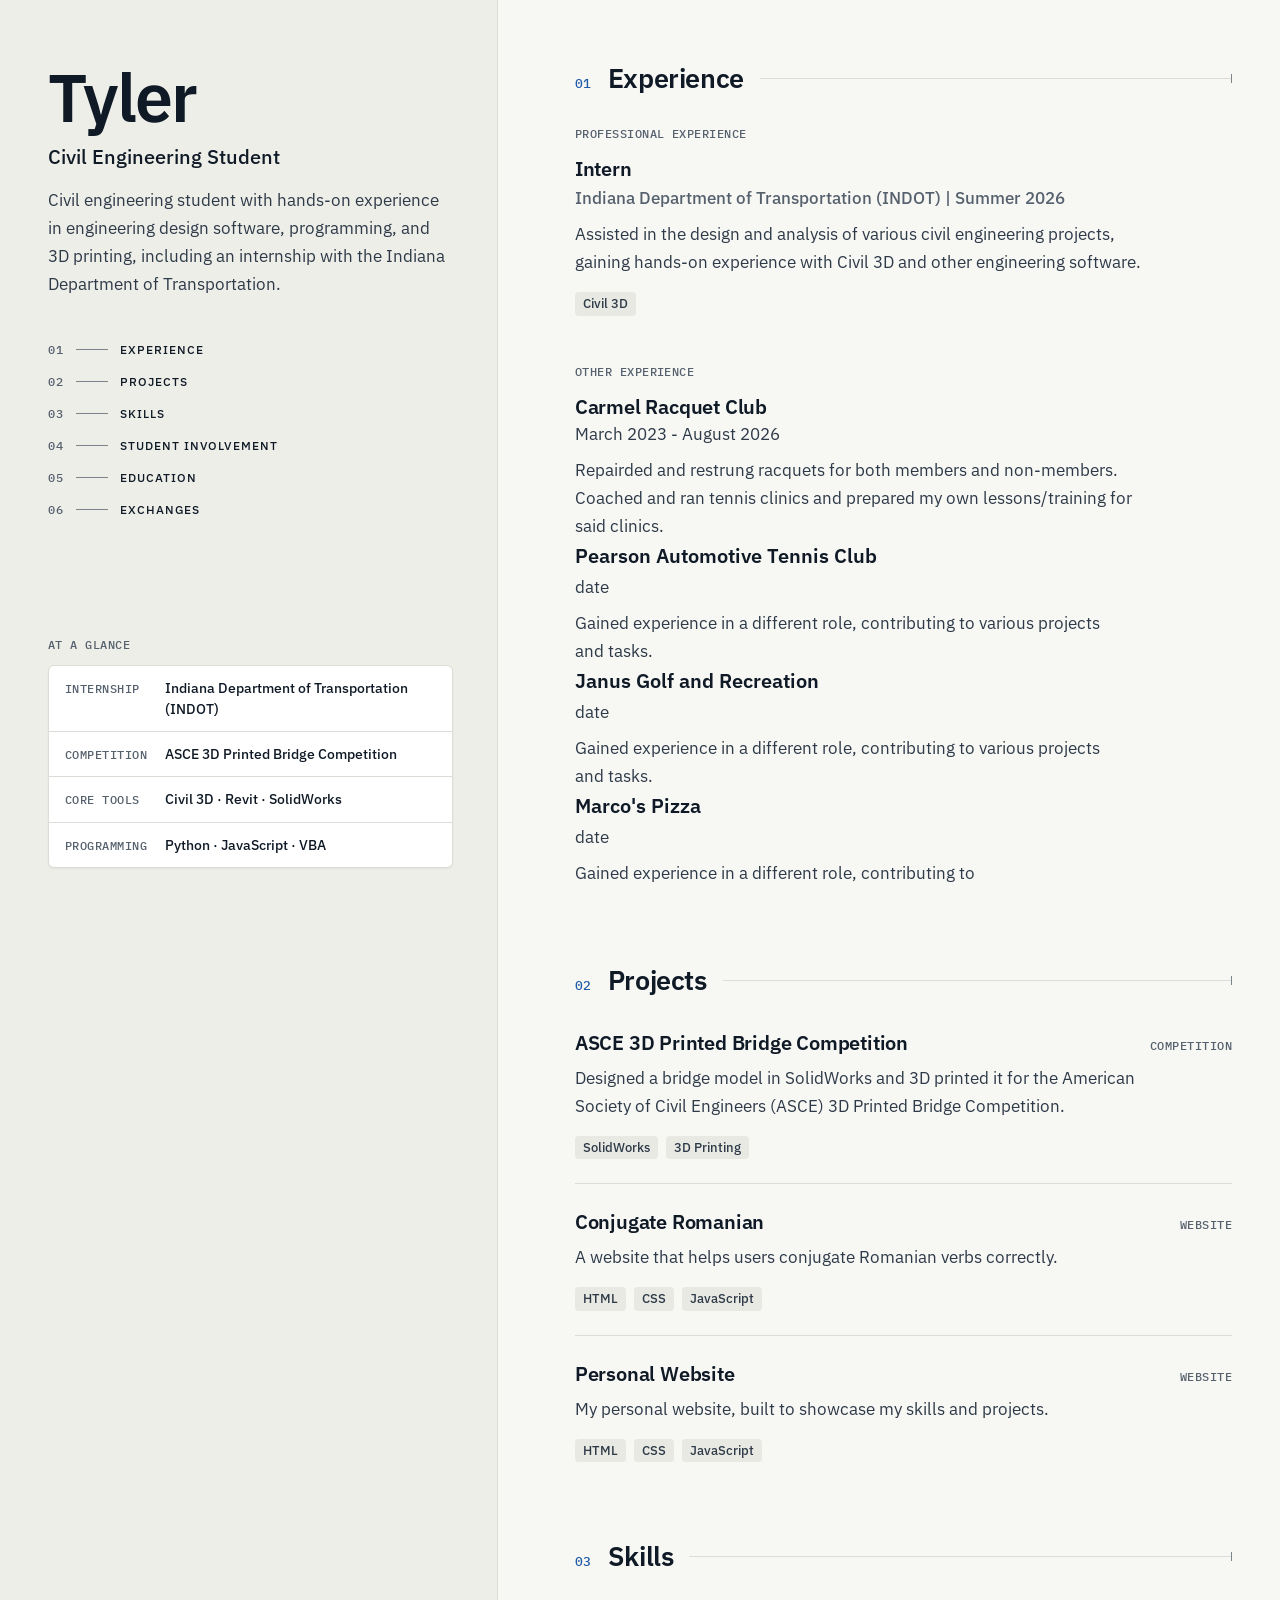
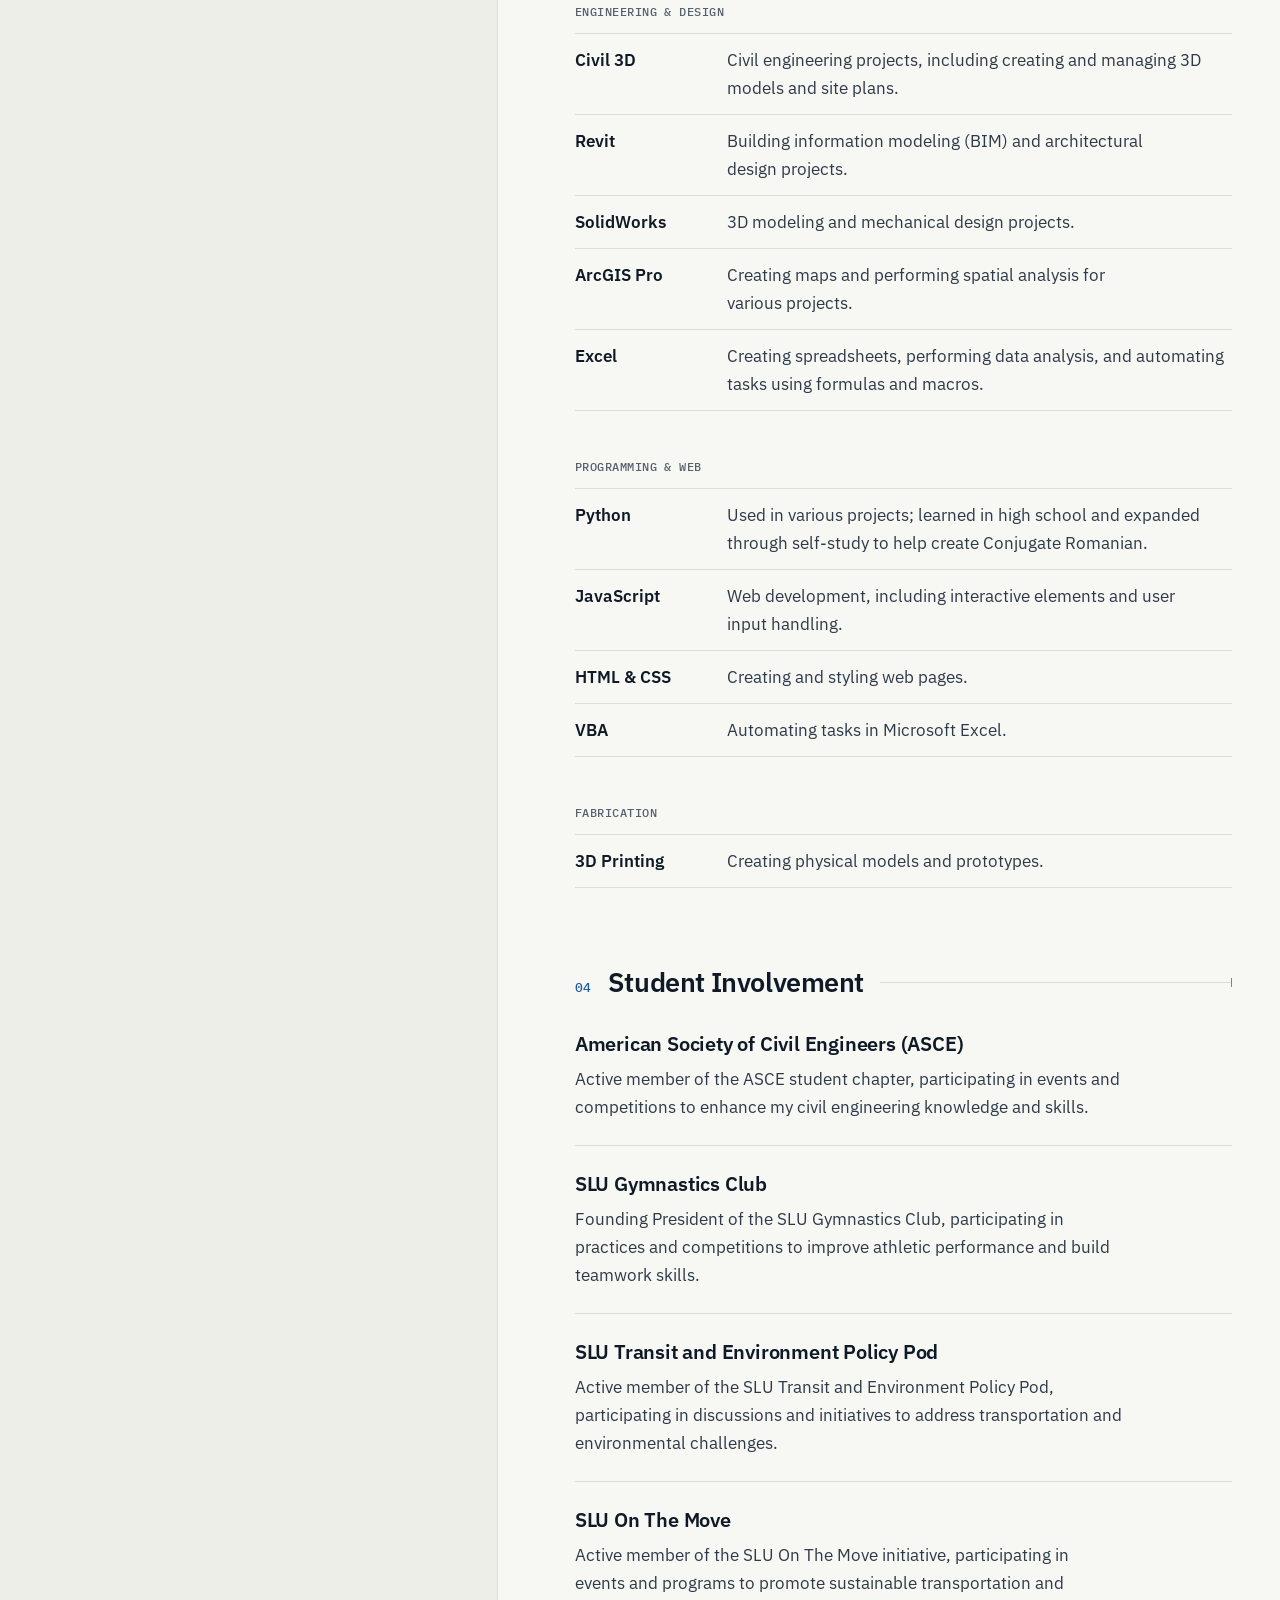
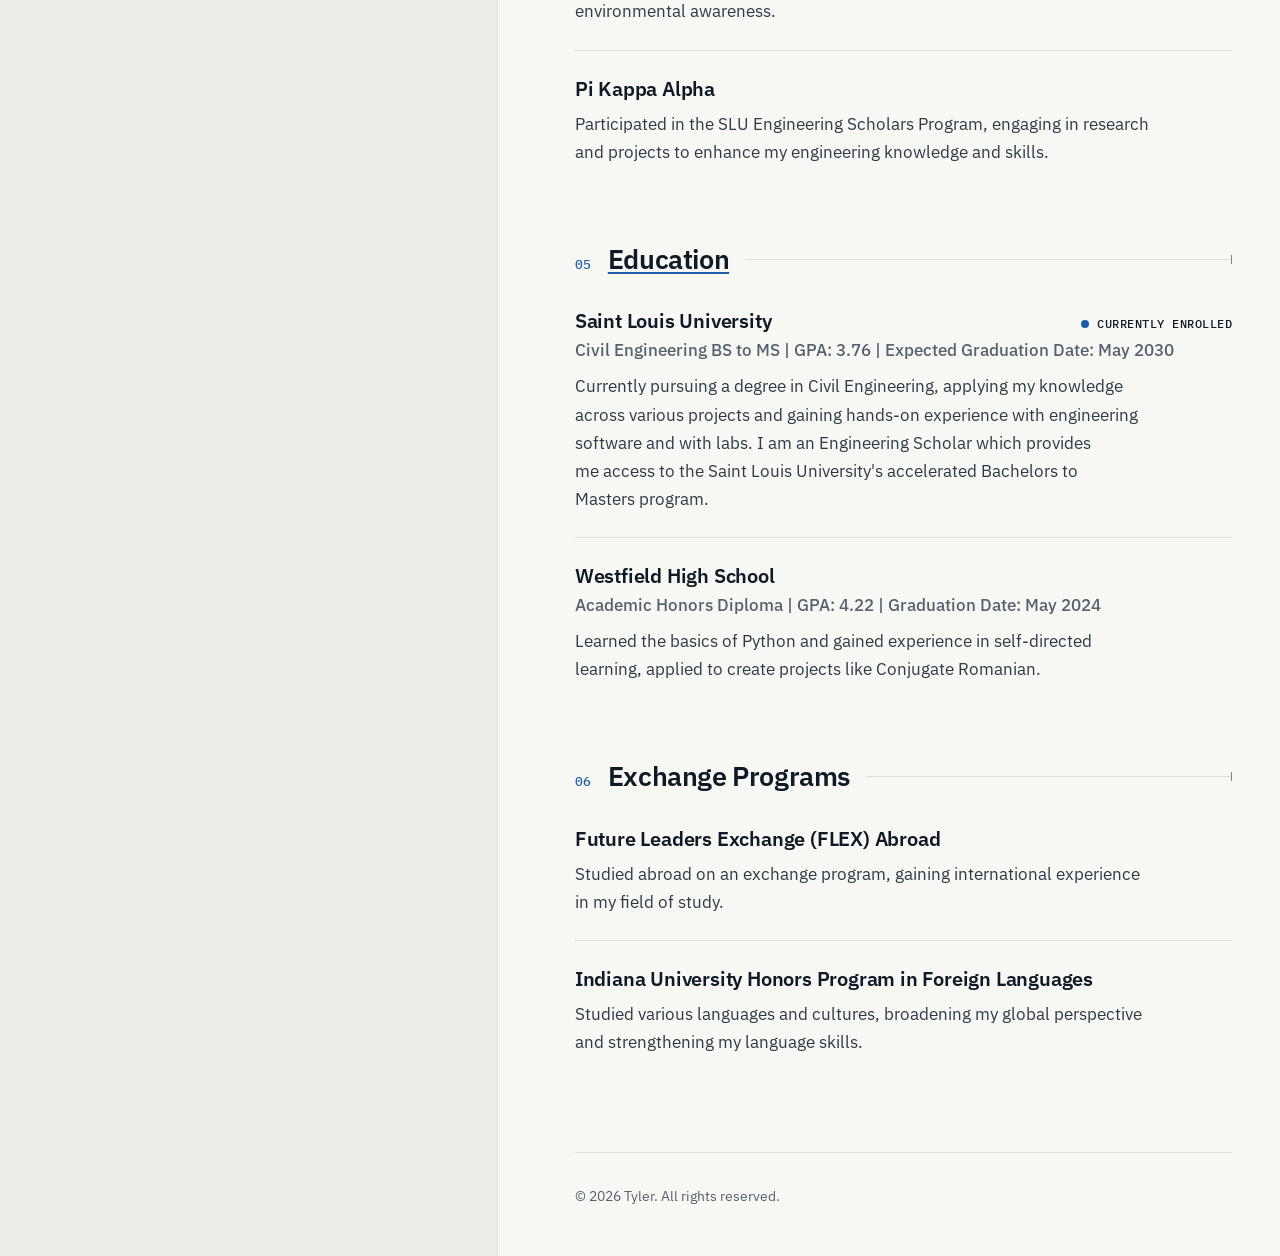
==== commit bfd5624b: "This is a commit to add an education page to the website. It will be used to show off different aspe" ====
--- a/index.html
+++ b/index.html
@@ -211,8 +211,7 @@
           </ul>
         </div>
       </section>
-      <section
-  class="section" id="student-involvement" aria-labelledby="student-involvement-title">
+      <section class="section" id="student-involvement" aria-labelledby="student-involvement-title">
           <div class="section__head">
             <span class="section__num" aria-hidden="true">04</span>
             <h2 class="section__title" id="student-involvement-title">Student Involvement</h2>
@@ -243,23 +242,21 @@
       <section class="section" id="education" aria-labelledby="education-title">
         <div class="section__head">
           <span class="section__num" aria-hidden="true">05</span>
-          <h2 class="section__title" id="education-title">Education</h2>
+          <a href="./Pages/Education.html"><h2 class="section__title" id="education-title">Education</h2></a>
         </div>
 
         <ul class="entries">
-          <!-- TODO: Replace "College" with the name of your college. -->
           <li class="entry">
             <div class="entry__head">
               <h3 class="entry__title">Saint Louis University</h3>
               <p class="entry__meta entry__meta--status">Currently enrolled</p>
             </div>
-            <p class="entry__org">Civil Engineering BS to MS | GPA: X.XX | Expected Graduation Date: May 2030</p><!-- TODO: Replace with actual GPA -->
-            <!--TODO: replace the description with an accurate description of the education. Add a description about engineering Schoolars program-->
-            <p class="entry__desc">Currently pursuing a degree in Civil Engineering, applying my knowledge across various projects and gaining hands-on experience with engineering software.</p>
+            <p class="entry__org">Civil Engineering BS to MS | GPA: 3.76 | Expected Graduation Date: May 2030</p>
+            <p class="entry__desc">Currently pursuing a degree in Civil Engineering, applying my knowledge across various projects and gaining hands-on experience with engineering software and with labs. I am an Engineering Scholar which provides me access to the Saint Louis University's accelerated Bachelors to Masters program.</p>
           </li>
           <li class="entry">
             <h3 class="entry__title">Westfield High School</h3>
-            <p class="entry__org">Academic Honors Diploma |  GPA: X.XX |  Graduation Date: May 2024</p><!-- TODO: Replace with actual GPA-->
+            <p class="entry__org">Academic Honors Diploma |  GPA: 4.22 |  Graduation Date: May 2024</p><!-- TODO: Replace with actual GPA-->
             <p class="entry__desc">Learned the basics of Python and gained experience in self-directed learning, applied to create projects like Conjugate Romanian.</p>
           </li>
         </ul>
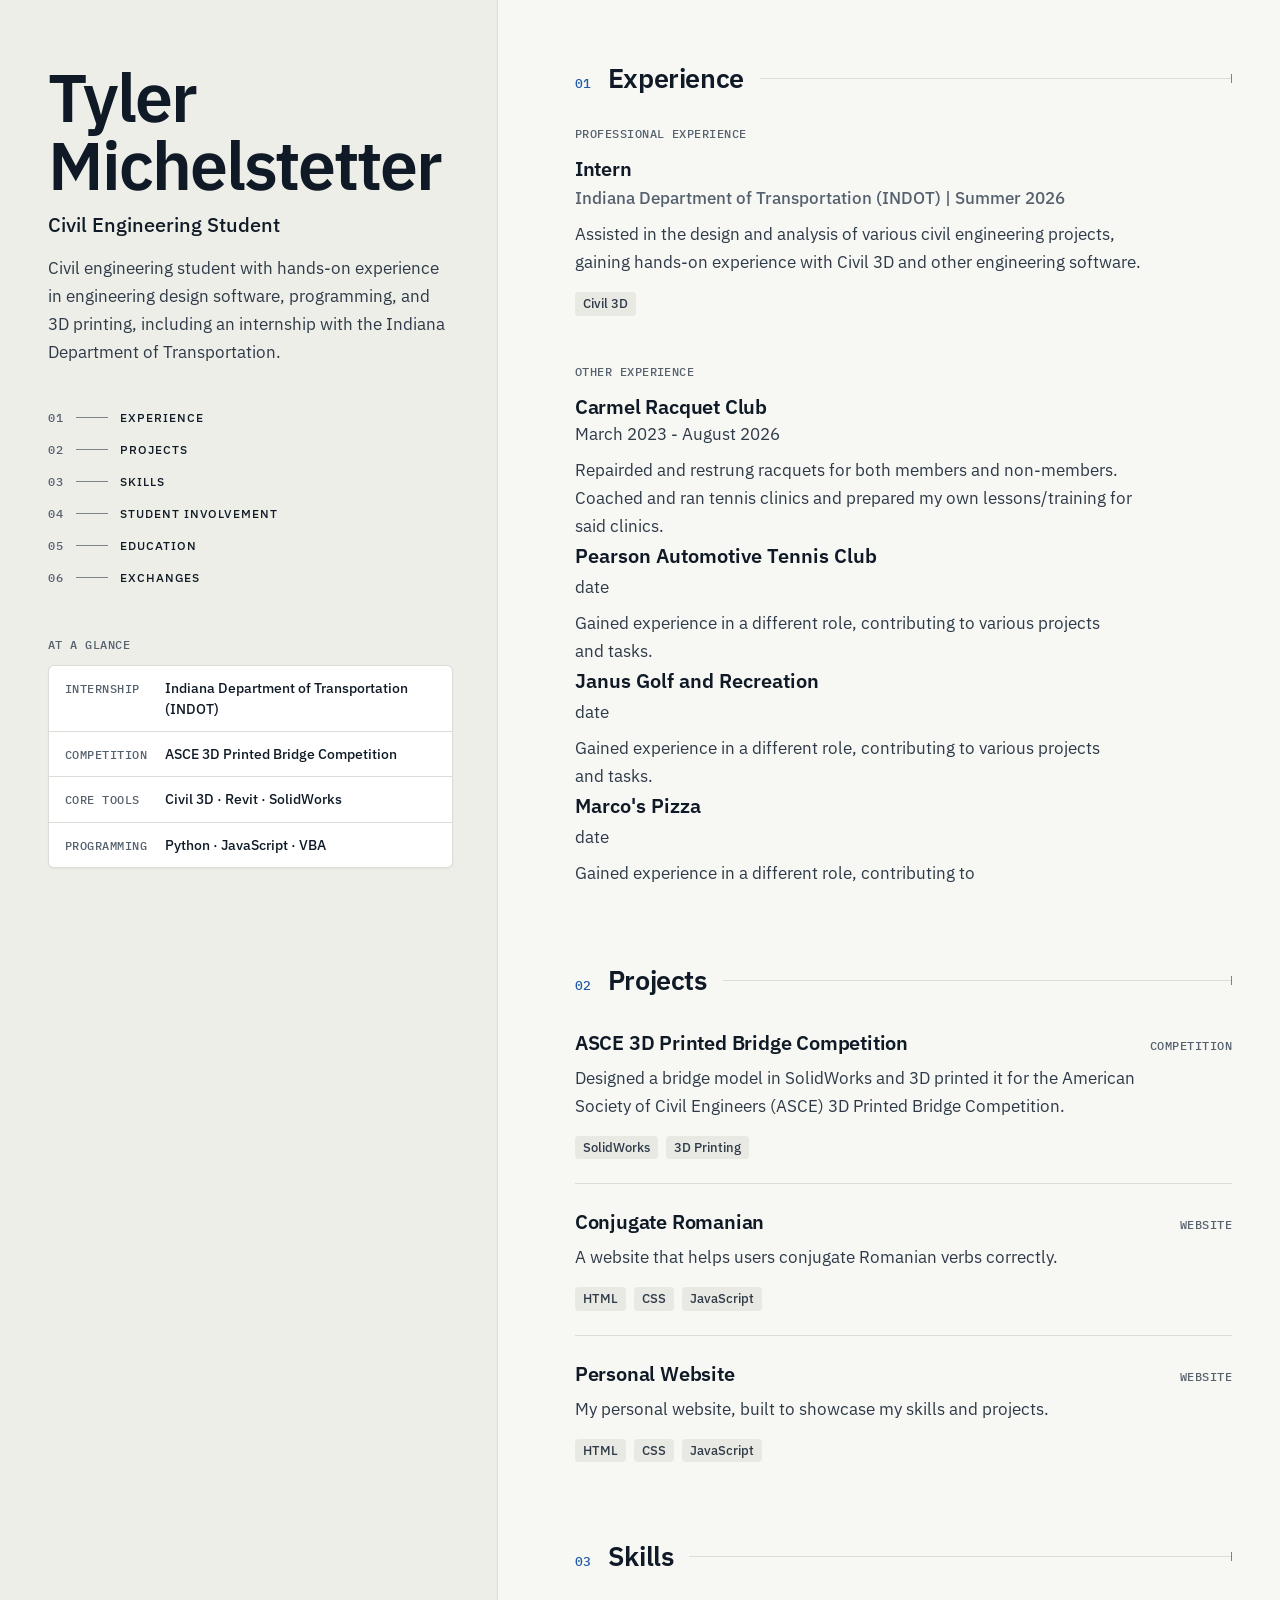
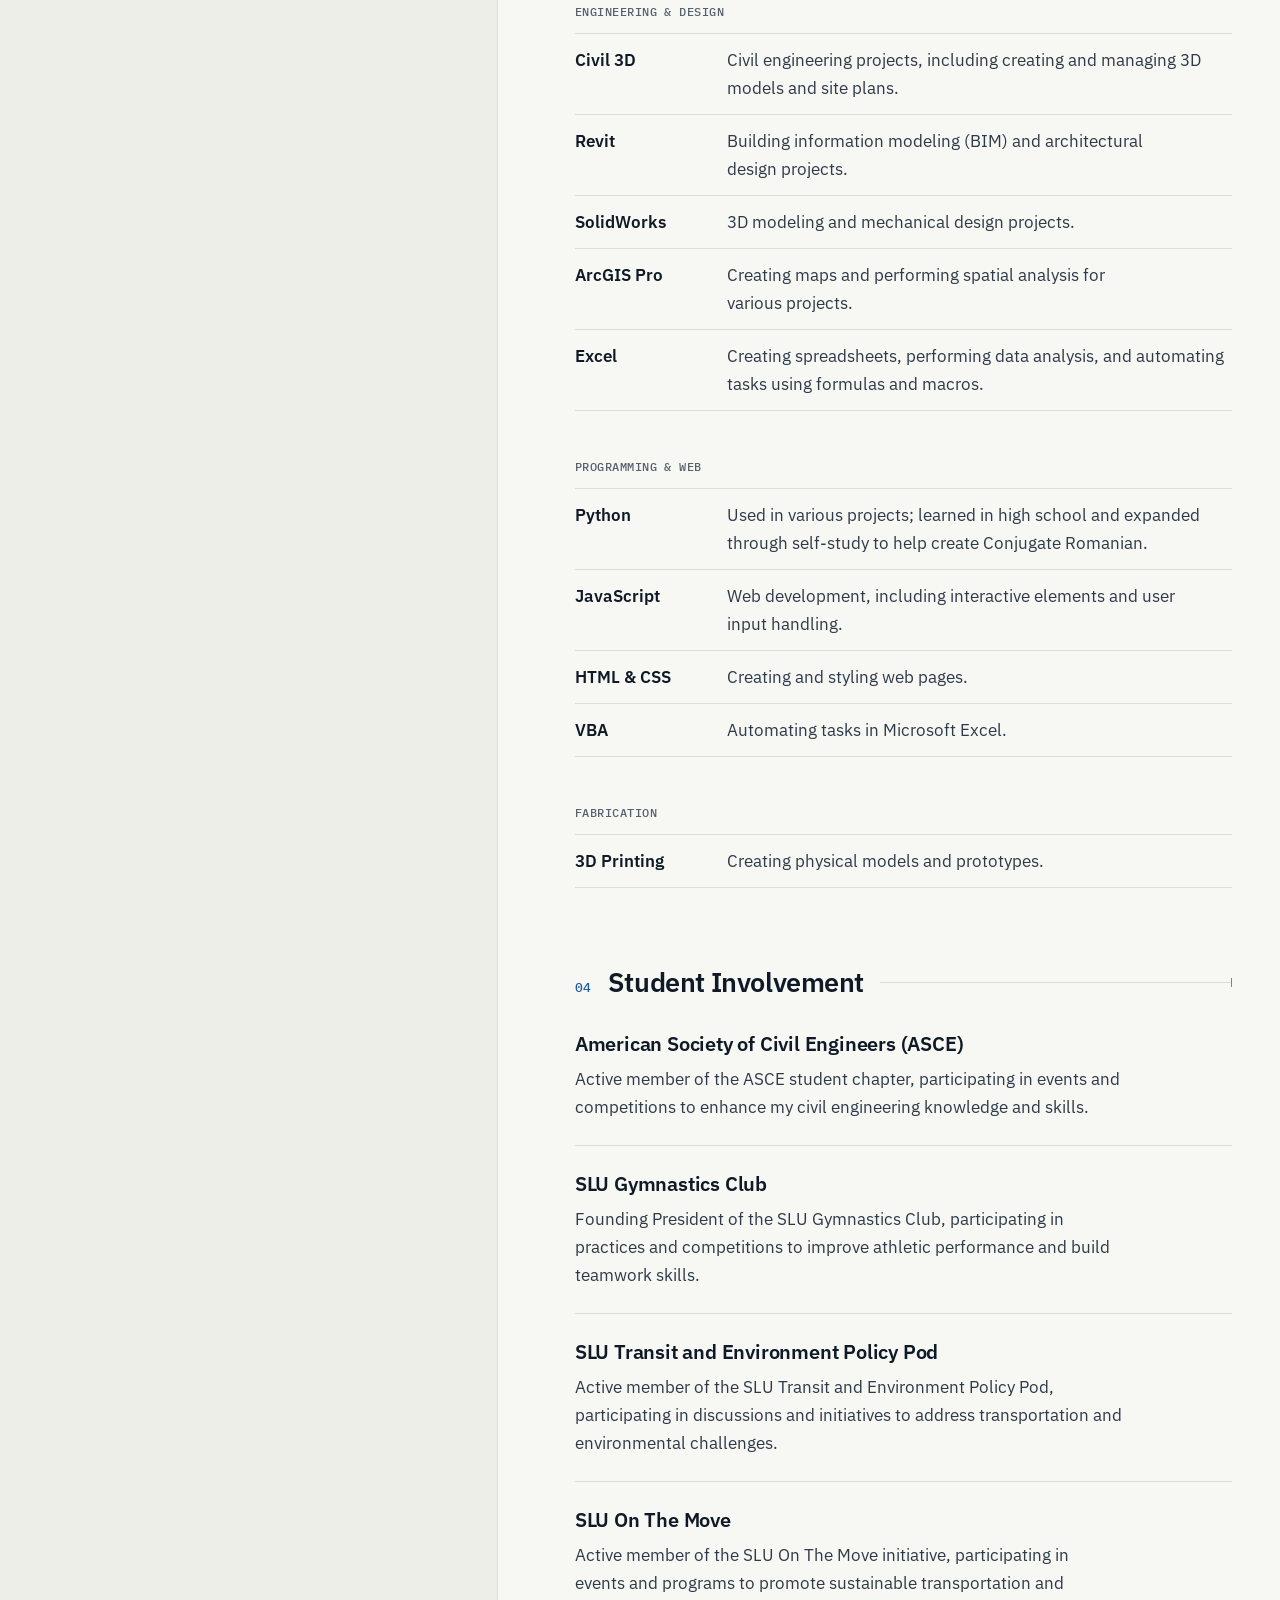
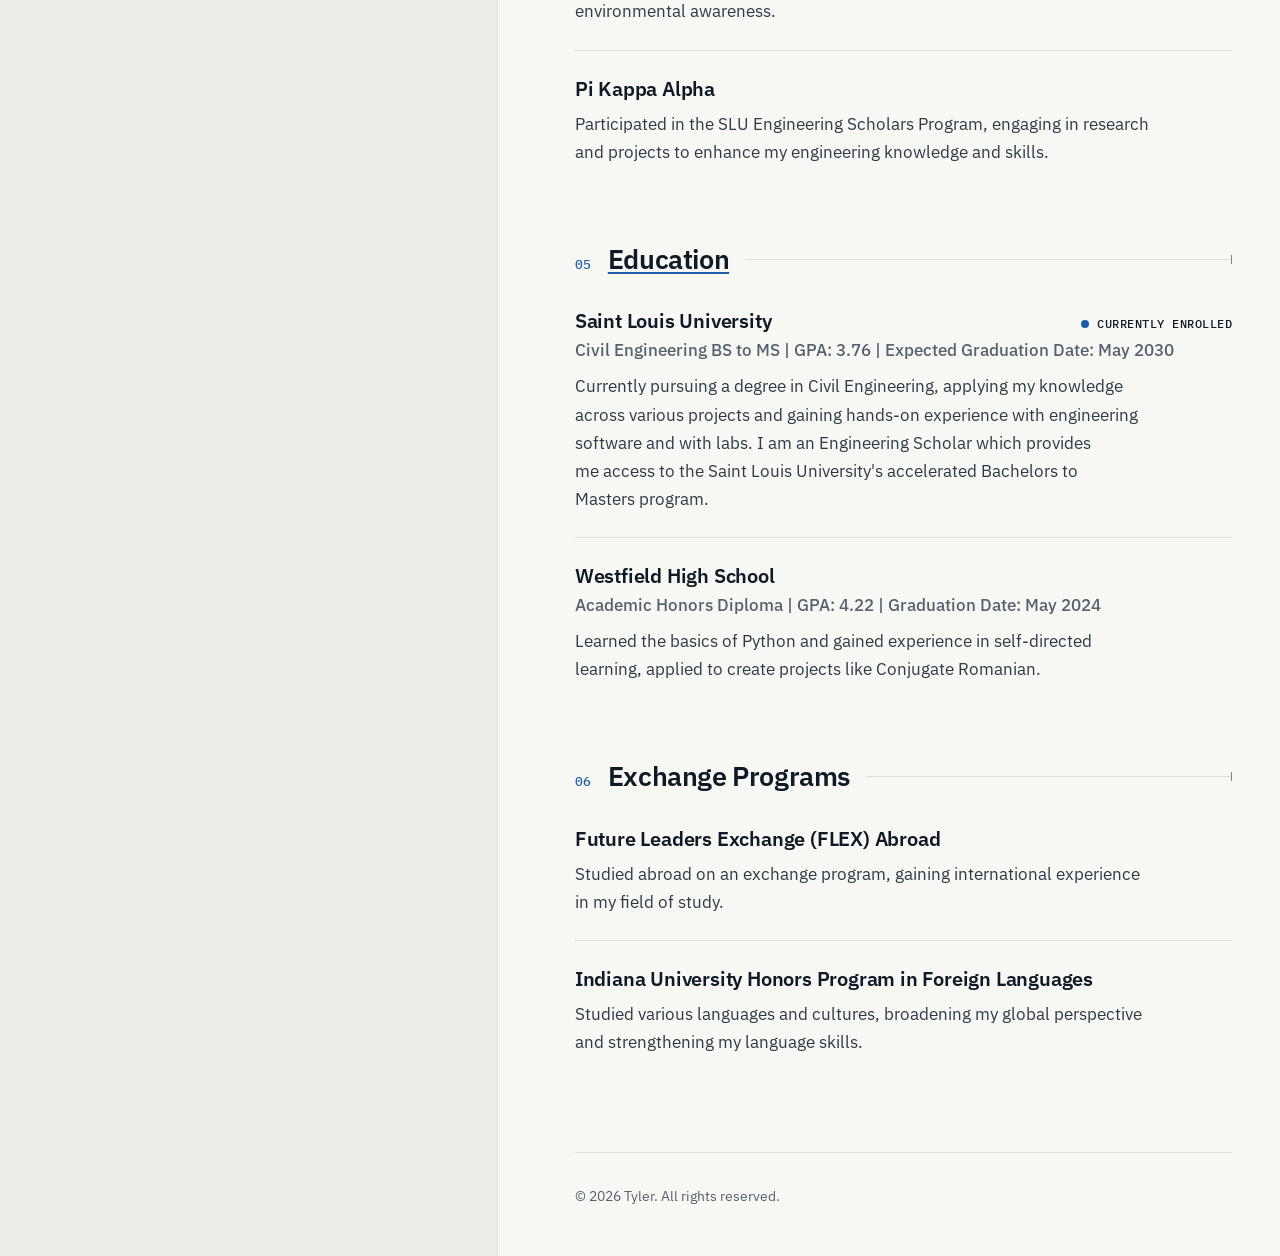
==== commit 2c8010d4: "adding more info to the education page" ====
--- a/index.html
+++ b/index.html
@@ -19,7 +19,7 @@
   <div class="page">
     <header class="profile">
       <div class="profile__intro">
-        <h1 class="profile__name">Tyler</h1>
+        <h1 class="profile__name">Tyler Michelstetter</h1>
         <p class="profile__role">Civil Engineering Student</p>
         <p class="profile__summary">Civil engineering student with hands-on experience in engineering design software, programming, and 3D printing, including an internship with the Indiana Department of Transportation.</p>
       </div>
